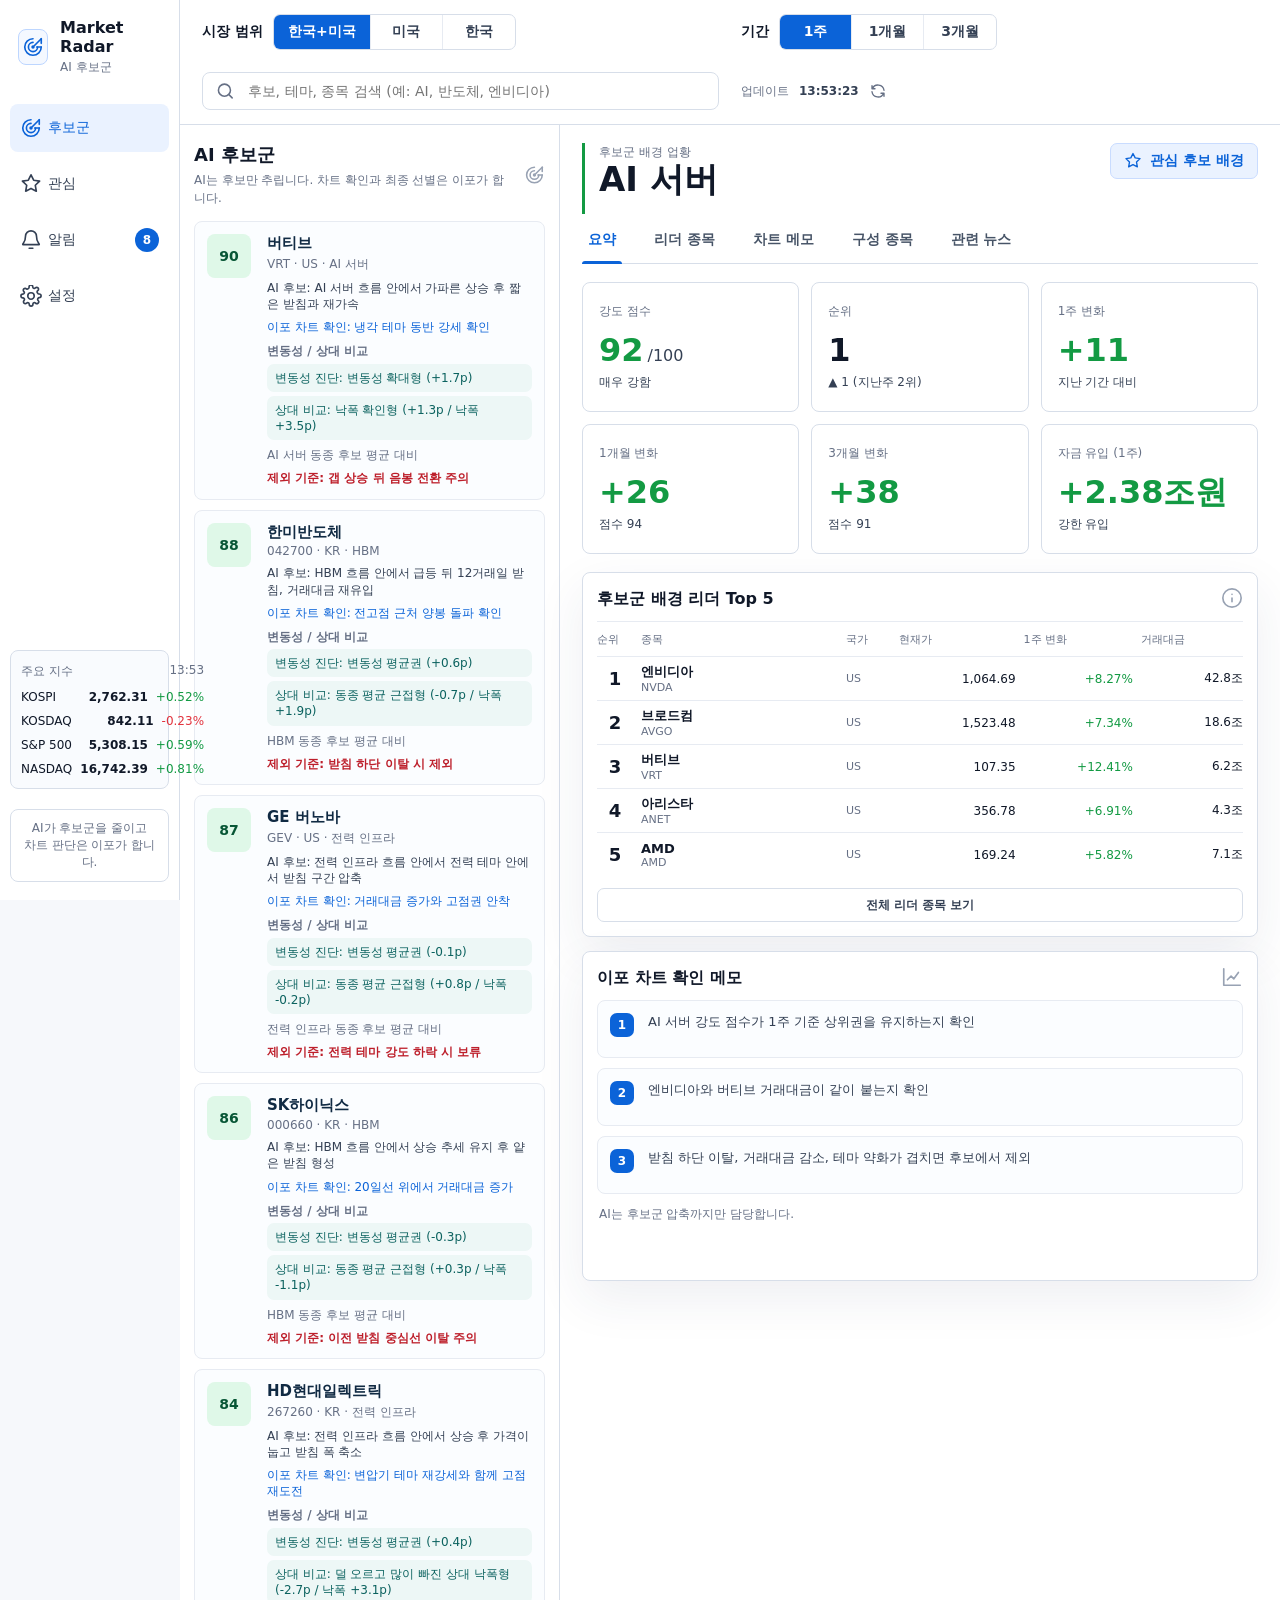
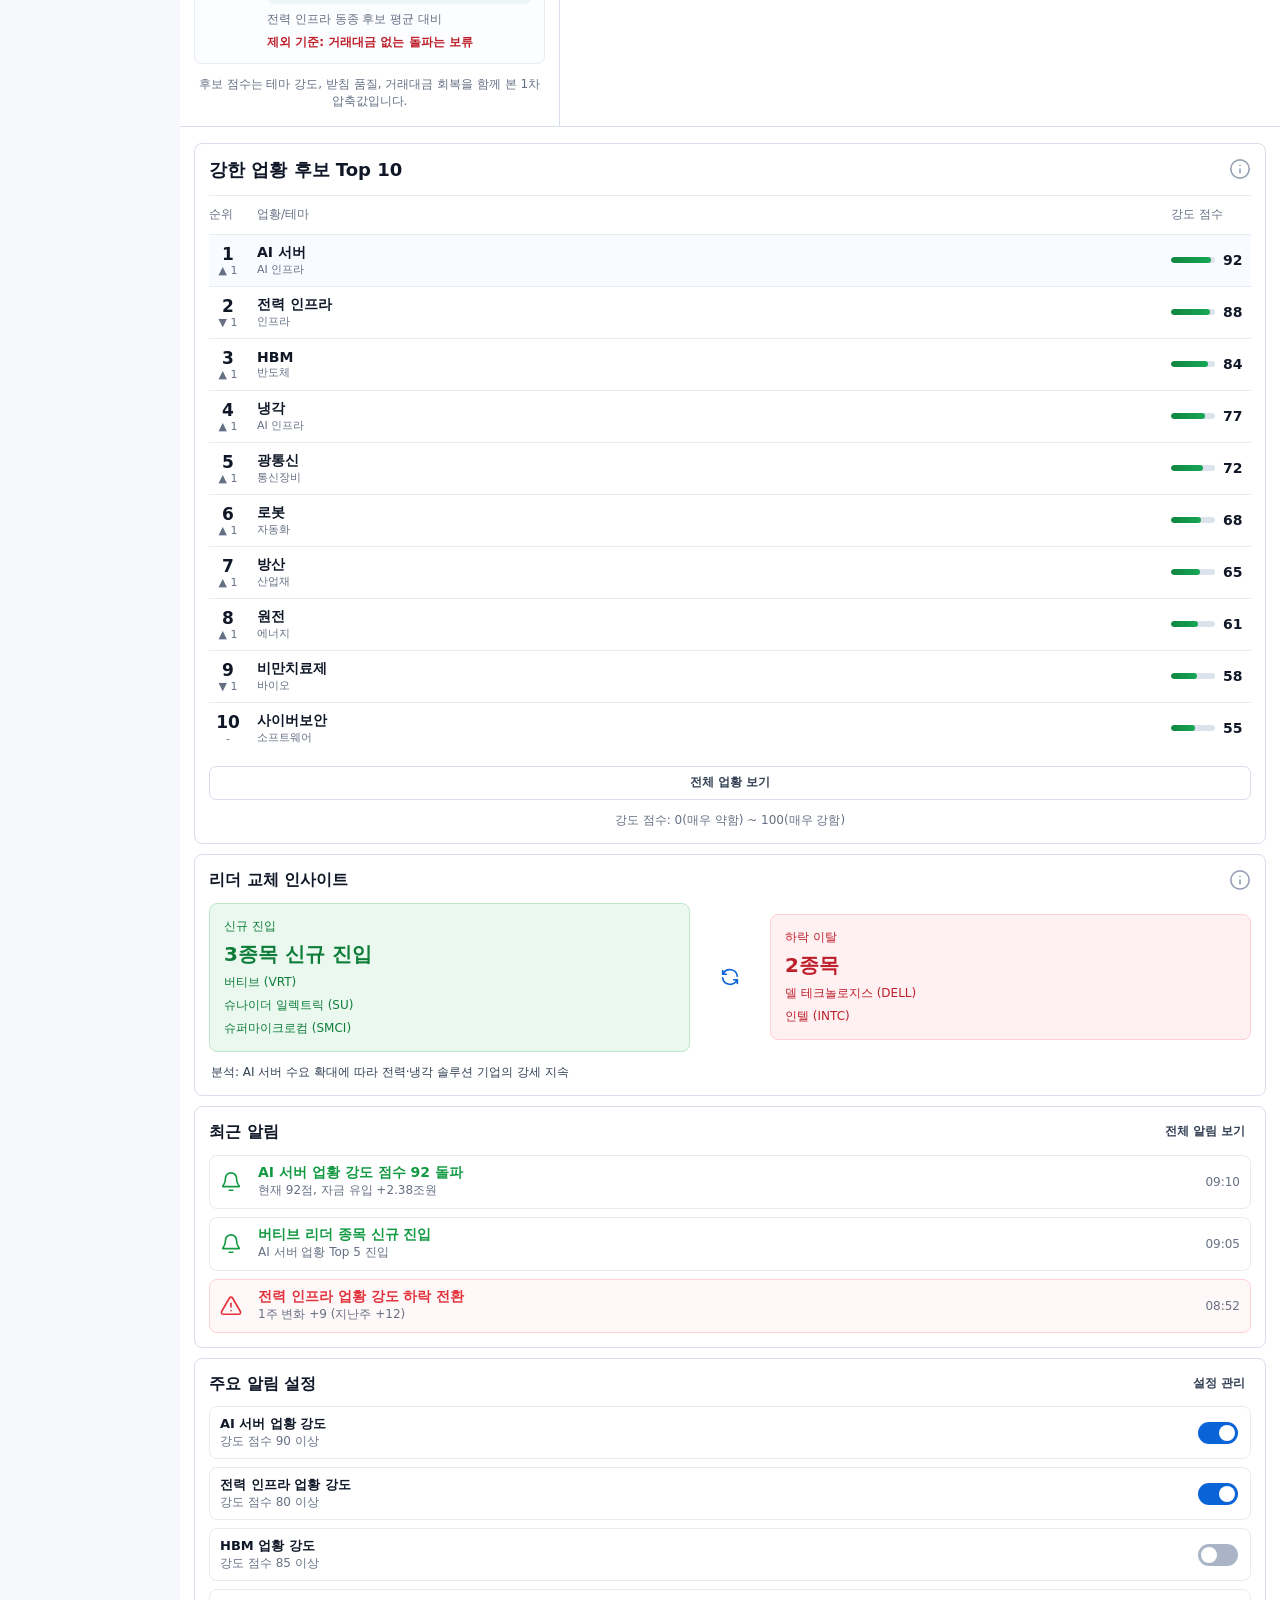
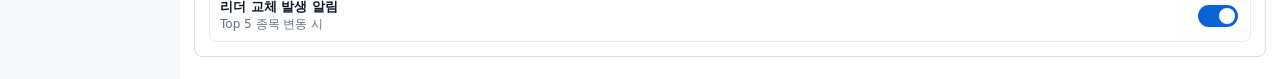
==== index.html @ 60bdd6c4 "deploy: d41377acc7f9382895a0fac8b1d58a21547c1cc7" ====
<!doctype html>
<html lang="ko">
  <head>
    <meta charset="UTF-8" />
    <meta name="viewport" content="width=device-width, initial-scale=1.0" />
    <meta name="description" content="AI가 주식 후보군을 압축하고 이포가 차트로 최종 선별하는 시장 레이더 앱" />
    <title>Market Radar | AI 후보군</title>
    <link rel="icon" href="data:," />
    <link rel="stylesheet" href="./src/styles.css" />
  </head>
  <body>
    <div id="app"></div>
    <script type="module" src="./src/app.mjs"></script>
  </body>
</html>
---- src/styles.css ----
:root {
  color-scheme: light;
  --bg: #f6f8fb;
  --surface: #ffffff;
  --surface-soft: #f9fbfe;
  --text: #101828;
  --muted: #667085;
  --faint: #98a2b3;
  --border: #d7dee9;
  --border-soft: #e7ebf2;
  --blue: #0b63d8;
  --blue-soft: #eaf2ff;
  --green: #139a43;
  --green-soft: #eaf8ef;
  --red: #e2333d;
  --red-soft: #fff0f1;
  --teal: #1aa6a4;
  --shadow: 0 18px 50px rgba(35, 55, 88, 0.08);
  --radius: 8px;
  font-family:
    Inter, "Pretendard", "Apple SD Gothic Neo", "Noto Sans KR", system-ui,
    -apple-system, BlinkMacSystemFont, "Segoe UI", sans-serif;
}

* {
  box-sizing: border-box;
}

body {
  min-width: 320px;
  margin: 0;
  color: var(--text);
  background: var(--bg);
  font-size: 14px;
  letter-spacing: 0;
}

button,
input {
  font: inherit;
}

button {
  color: inherit;
}

.app-shell {
  display: grid;
  grid-template-columns: 180px minmax(0, 1fr);
  min-height: 100vh;
}

.sidebar {
  position: sticky;
  top: 0;
  display: flex;
  flex-direction: column;
  gap: 20px;
  height: 100vh;
  padding: 18px 10px;
  border-right: 1px solid var(--border);
  background: var(--surface);
}

.brand {
  display: flex;
  align-items: center;
  gap: 12px;
  padding: 0 8px 8px;
}

.brand strong,
.brand small {
  display: block;
}

.brand strong {
  font-size: 16px;
  line-height: 1.2;
}

.brand small {
  margin-top: 3px;
  color: var(--muted);
  font-size: 12px;
}

.brand-mark {
  display: grid;
  place-items: center;
  width: 36px;
  height: 36px;
  border: 1px solid #bdd6ff;
  border-radius: 8px;
  color: var(--blue);
  background: #f4f8ff;
}

.nav-list {
  display: grid;
  gap: 8px;
}

.nav-item {
  display: grid;
  grid-template-columns: 28px 1fr auto;
  align-items: center;
  width: 100%;
  min-height: 48px;
  padding: 8px 10px;
  border: 0;
  border-radius: 8px;
  color: #344054;
  background: transparent;
  text-align: left;
  cursor: pointer;
}

.nav-item:hover,
.nav-item.is-active {
  color: var(--blue);
  background: var(--blue-soft);
}

.nav-item b {
  display: grid;
  place-items: center;
  min-width: 24px;
  height: 24px;
  border-radius: 999px;
  color: #fff;
  background: var(--blue);
  font-size: 12px;
}

.icon {
  width: 22px;
  height: 22px;
  fill: none;
  stroke: currentColor;
  stroke-width: 1.8;
  stroke-linecap: round;
  stroke-linejoin: round;
}

.icon-muted {
  color: var(--faint);
}

.index-panel {
  display: grid;
  gap: 10px;
  margin-top: auto;
  padding: 12px 10px;
  border: 1px solid var(--border);
  border-radius: var(--radius);
  background: var(--surface-soft);
}

.index-panel p,
.score-note,
.data-note,
.chart-footnote {
  margin: 0;
  color: var(--muted);
  font-size: 12px;
}

.index-panel p {
  display: flex;
  justify-content: space-between;
}

.index-row {
  display: grid;
  grid-template-columns: 1fr auto auto;
  gap: 8px;
  align-items: baseline;
  font-size: 12px;
}

.index-row strong {
  font-size: 12px;
}

.index-row em {
  font-style: normal;
}

.data-note {
  padding: 10px;
  border: 1px solid var(--border);
  border-radius: var(--radius);
  text-align: center;
}

.workspace {
  min-width: 0;
}

.toolbar {
  position: sticky;
  top: 0;
  z-index: 10;
  display: grid;
  grid-template-columns: auto auto minmax(260px, 1fr) auto;
  gap: 22px;
  align-items: center;
  min-height: 68px;
  padding: 14px 22px;
  border-bottom: 1px solid var(--border);
  background: rgba(255, 255, 255, 0.94);
  backdrop-filter: blur(12px);
}

.control-group {
  display: flex;
  gap: 10px;
  align-items: center;
  white-space: nowrap;
}

.control-group > span {
  font-weight: 700;
}

.segmented,
.mini-segmented {
  display: inline-grid;
  grid-auto-flow: column;
  overflow: hidden;
  border: 1px solid var(--border);
  border-radius: 7px;
  background: var(--surface);
}

.segmented button,
.mini-segmented button {
  min-width: 72px;
  min-height: 34px;
  padding: 0 14px;
  border: 0;
  border-right: 1px solid var(--border-soft);
  background: transparent;
  color: #344054;
  font-weight: 700;
  cursor: pointer;
}

.segmented button:last-child,
.mini-segmented button:last-child {
  border-right: 0;
}

.segmented button:hover,
.mini-segmented button:hover {
  background: var(--blue-soft);
}

.segmented .is-selected,
.mini-segmented .is-selected {
  color: #fff;
  background: var(--blue);
}

.search-box {
  display: flex;
  align-items: center;
  gap: 10px;
  min-height: 38px;
  padding: 0 12px;
  border: 1px solid var(--border);
  border-radius: 8px;
  background: var(--surface);
  color: var(--muted);
}

.search-box input {
  width: 100%;
  min-width: 0;
  border: 0;
  outline: 0;
  color: var(--text);
  background: transparent;
  font-size: 14px;
}

.update-chip {
  display: flex;
  align-items: center;
  gap: 10px;
  color: var(--muted);
  font-size: 12px;
  white-space: nowrap;
}

.update-chip strong {
  color: #344054;
}

.update-chip .icon {
  width: 18px;
  height: 18px;
}

.dashboard-grid {
  display: grid;
  grid-template-columns: 380px minmax(0, 1fr);
  min-height: 630px;
}

.candidate-panel,
.theme-panel,
.detail-panel {
  min-width: 0;
  background: var(--surface);
}

.candidate-panel,
.theme-panel {
  padding: 18px 14px 16px;
  border-right: 1px solid var(--border);
}

.candidate-subtitle {
  margin: 6px 0 0;
  color: var(--muted);
  font-size: 12px;
  line-height: 1.45;
}

.candidate-list {
  display: grid;
  gap: 10px;
}

.candidate-item {
  display: grid;
  grid-template-columns: 48px minmax(0, 1fr);
  gap: 12px;
  width: 100%;
  min-height: 126px;
  padding: 12px;
  border: 1px solid var(--border-soft);
  border-radius: 8px;
  background: #fbfdff;
  text-align: left;
  cursor: pointer;
}

.candidate-item:hover {
  border-color: #b9d5ff;
  background: #f5f9ff;
}

.candidate-score {
  display: grid;
  place-items: center;
  width: 44px;
  height: 44px;
  border-radius: 8px;
  color: #075635;
  background: #dff8e8;
  font-weight: 800;
}

.candidate-copy {
  min-width: 0;
}

.candidate-copy strong,
.candidate-copy em,
.candidate-copy small,
.candidate-copy i,
.candidate-copy u,
.candidate-copy b {
  display: block;
}

.candidate-copy strong {
  color: #102a43;
  font-size: 15px;
  line-height: 1.25;
}

.candidate-copy em {
  margin-top: 3px;
  color: var(--muted);
  font-size: 12px;
  font-style: normal;
}

.candidate-copy small,
.candidate-copy i,
.candidate-copy u,
.candidate-copy b {
  margin-top: 7px;
  color: #344054;
  font-size: 12px;
  font-style: normal;
  line-height: 1.35;
}

.candidate-copy i {
  color: var(--blue);
}

.candidate-diagnostics {
  display: grid;
  gap: 4px;
  margin-top: 8px;
}

.candidate-diagnostics span,
.candidate-copy u {
  display: block;
  font-size: 12px;
  line-height: 1.35;
}

.candidate-diagnostics span {
  padding: 6px 8px;
  border-radius: 7px;
  background: #edf7f6;
  color: #0b625f;
}

.candidate-diagnostics .candidate-diagnostics-label {
  padding: 0;
  background: transparent;
  color: var(--muted);
  font-weight: 800;
}

.candidate-copy u {
  color: var(--muted);
  text-decoration: none;
}

.candidate-copy b {
  color: #bd1f2b;
  font-weight: 700;
}

.panel-heading,
.card-heading {
  display: flex;
  align-items: center;
  justify-content: space-between;
  gap: 10px;
}

.panel-heading {
  margin-bottom: 14px;
}

h1,
h2,
h3,
p {
  margin-top: 0;
}

h1 {
  margin-bottom: 0;
  font-size: 34px;
  line-height: 1.1;
}

h2 {
  margin-bottom: 0;
  font-size: 18px;
  line-height: 1.3;
}

h3 {
  margin-bottom: 0;
  font-size: 16px;
  line-height: 1.35;
}

.theme-table {
  display: grid;
  border-top: 1px solid var(--border-soft);
}

.theme-head,
.theme-row {
  display: grid;
  grid-template-columns: 42px minmax(96px, 1fr) 150px 80px;
  align-items: center;
  gap: 10px;
}

.theme-head {
  min-height: 38px;
  color: var(--muted);
  font-size: 12px;
}

.theme-row {
  width: 100%;
  min-height: 52px;
  padding: 0;
  border: 0;
  border-top: 1px solid var(--border-soft);
  background: transparent;
  text-align: left;
  cursor: pointer;
}

.theme-row:hover,
.theme-row.is-active {
  background: #f8fbff;
}

.rank b,
.rank small,
.theme-name strong,
.theme-name small {
  display: block;
}

.rank {
  display: grid;
  justify-items: center;
}

.rank b {
  font-size: 17px;
}

.rank small,
.theme-name small {
  color: var(--muted);
  font-size: 11px;
}

.theme-name {
  min-width: 0;
}

.theme-name strong {
  overflow: hidden;
  font-size: 14px;
  text-overflow: ellipsis;
  white-space: nowrap;
}

.strength-cell {
  display: grid;
  grid-template-columns: 1fr 28px;
  gap: 8px;
  align-items: center;
}

.strength-cell i {
  position: relative;
  height: 6px;
  overflow: hidden;
  border-radius: 999px;
  background: #dce3ed;
}

.strength-cell i::before {
  position: absolute;
  inset: 0 auto 0 0;
  width: calc(var(--score) * 1%);
  border-radius: inherit;
  background: linear-gradient(90deg, #108640, #17a756);
  content: "";
}

.change-cell {
  display: grid;
  grid-template-columns: 42px 1fr;
  gap: 2px;
  align-items: center;
  justify-items: end;
}

.sparkline {
  width: 44px;
  height: 24px;
}

.positive {
  color: var(--green);
}

.negative {
  color: var(--red);
}

.neutral {
  color: var(--muted);
}

.wide-button {
  width: 100%;
  min-height: 34px;
  margin-top: 12px;
  border: 1px solid var(--border);
  border-radius: 7px;
  background: var(--surface);
  color: #344054;
  font-size: 12px;
  font-weight: 700;
  cursor: pointer;
}

.wide-button:hover {
  border-color: #b9c9df;
  background: #f8fbff;
}

.score-note {
  margin-top: 12px;
  text-align: center;
}

.empty-state {
  display: grid;
  gap: 4px;
  min-height: 180px;
  place-items: center;
  color: var(--muted);
  text-align: center;
}

.empty-state strong {
  color: var(--text);
}

.detail-panel {
  padding: 18px 22px 20px;
}

.detail-title {
  display: flex;
  align-items: start;
  justify-content: space-between;
  gap: 18px;
  padding: 0 0 16px;
  border-left: 3px solid var(--green);
}

.detail-title > div {
  padding-left: 14px;
}

.selected-label {
  color: var(--muted);
  font-size: 12px;
}

.favorite-button {
  display: inline-flex;
  align-items: center;
  gap: 8px;
  min-height: 36px;
  padding: 0 13px;
  border: 1px solid var(--border);
  border-radius: 7px;
  background: var(--surface);
  color: #344054;
  font-weight: 700;
  cursor: pointer;
}

.favorite-button.is-on {
  color: var(--blue);
  background: var(--blue-soft);
  border-color: #c9dcff;
}

.favorite-button .icon {
  width: 18px;
  height: 18px;
}

.tabs {
  display: flex;
  gap: 26px;
  min-height: 48px;
  margin-top: 2px;
  border-bottom: 1px solid var(--border);
}

.tabs button {
  position: relative;
  border: 0;
  background: transparent;
  color: #475467;
  font-weight: 700;
  cursor: pointer;
}

.tabs button::after {
  position: absolute;
  right: 0;
  bottom: -1px;
  left: 0;
  height: 3px;
  border-radius: 999px 999px 0 0;
  background: transparent;
  content: "";
}

.tabs .is-active {
  color: var(--blue);
}

.tabs .is-active::after {
  background: var(--blue);
}

.metric-grid {
  display: grid;
  grid-template-columns: repeat(6, minmax(120px, 1fr));
  gap: 12px;
  padding: 18px 0;
}

.metric-card,
.table-card,
.chart-card,
.review-card,
.rotation-card,
.chair-card,
.alerts-card,
.settings-card,
.plain-panel {
  border: 1px solid var(--border);
  border-radius: var(--radius);
  background: var(--surface);
  box-shadow: var(--shadow);
}

.metric-card {
  display: grid;
  align-content: center;
  min-height: 130px;
  padding: 16px;
  box-shadow: none;
}

.metric-card span {
  color: var(--muted);
  font-size: 12px;
}

.metric-card strong {
  margin-top: 14px;
  font-size: 32px;
  line-height: 1;
}

.metric-card small {
  margin-left: 4px;
  color: #344054;
  font-size: 16px;
  font-weight: 500;
}

.metric-card em {
  margin-top: 8px;
  color: #344054;
  font-size: 12px;
  font-style: normal;
}

.text-positive {
  color: var(--green);
}

.detail-grid {
  display: grid;
  grid-template-columns: 335px minmax(0, 1fr);
  gap: 14px;
}

.table-card,
.chart-card,
.review-card,
.plain-panel {
  min-width: 0;
  padding: 14px;
}

.card-heading {
  margin-bottom: 12px;
}

.card-heading button {
  border: 0;
  background: transparent;
  color: #344054;
  font-size: 12px;
  font-weight: 700;
  cursor: pointer;
}

.leader-table {
  display: grid;
  border-top: 1px solid var(--border-soft);
}

.leader-head,
.leader-row {
  display: grid;
  grid-template-columns: 36px minmax(92px, 1.35fr) 45px minmax(62px, 0.8fr) minmax(68px, 0.75fr) minmax(64px, 0.7fr);
  gap: 8px;
  align-items: center;
}

.leader-head {
  min-height: 34px;
  color: var(--muted);
  font-size: 11px;
}

.leader-row {
  min-height: 44px;
  padding: 0;
  border: 0;
  border-top: 1px solid var(--border-soft);
  background: transparent;
  text-align: left;
}

.leader-row:hover {
  background: #f8fbff;
}

.leader-row b {
  font-size: 18px;
  text-align: center;
}

.leader-row span {
  min-width: 0;
}

.leader-row strong,
.leader-row small {
  display: block;
  overflow: hidden;
  text-overflow: ellipsis;
  white-space: nowrap;
}

.leader-row strong {
  font-size: 13px;
}

.leader-row small,
.leader-row i {
  color: var(--muted);
  font-size: 11px;
  font-style: normal;
}

.leader-row em {
  font-size: 12px;
  font-style: normal;
  text-align: right;
}

.chart-card {
  min-height: 330px;
}

.review-card {
  min-height: 330px;
}

.review-list {
  display: grid;
  gap: 10px;
}

.review-list p {
  display: grid;
  grid-template-columns: 28px minmax(0, 1fr);
  gap: 10px;
  align-items: start;
  min-height: 58px;
  margin: 0;
  padding: 12px;
  border: 1px solid var(--border-soft);
  border-radius: 8px;
  background: #fbfdff;
  color: #344054;
  font-size: 13px;
  line-height: 1.45;
}

.review-list b {
  display: grid;
  place-items: center;
  width: 24px;
  height: 24px;
  border-radius: 7px;
  color: #fff;
  background: var(--blue);
  font-size: 12px;
}

.review-note {
  margin: 12px 2px 0;
  color: var(--muted);
  font-size: 12px;
}

.chart-heading {
  align-items: start;
}

.mini-segmented button {
  min-width: 48px;
  min-height: 30px;
  padding: 0 10px;
  font-size: 12px;
}

.legend {
  display: flex;
  flex-wrap: wrap;
  gap: 14px;
  justify-content: center;
  margin: 10px 0 2px;
  color: #344054;
  font-size: 12px;
}

.legend span {
  display: inline-flex;
  align-items: center;
  gap: 6px;
}

.legend i {
  width: 8px;
  height: 8px;
  border-radius: 999px;
}

.line-chart {
  display: block;
  width: 100%;
  height: auto;
  margin-top: 4px;
}

.grid-line {
  stroke: #d9dee8;
  stroke-dasharray: 4 5;
}

.axis-text {
  fill: #667085;
  font-size: 12px;
}

.axis-label {
  text-anchor: middle;
}

.chart-footnote {
  padding-left: 4px;
}

.lower-grid {
  display: grid;
  grid-template-columns: minmax(340px, 1.2fr) minmax(260px, 0.9fr) minmax(280px, 1fr) minmax(250px, 0.9fr);
  gap: 10px;
  padding: 16px 14px 22px;
  border-top: 1px solid var(--border);
  background: var(--surface);
}

.lower-grid .theme-panel {
  border: 1px solid var(--border);
  border-radius: var(--radius);
  padding: 14px;
  box-shadow: none;
}

.lower-grid .theme-head,
.lower-grid .theme-row {
  grid-template-columns: 38px minmax(90px, 1fr) 80px;
}

.lower-grid .theme-head span:last-child,
.lower-grid .theme-row .change-cell {
  display: none;
}

.rotation-card,
.chair-card,
.alerts-card,
.settings-card {
  min-width: 0;
  padding: 14px;
  box-shadow: none;
}

.rotation-body {
  display: grid;
  grid-template-columns: 1fr 56px 1fr;
  gap: 12px;
  align-items: center;
}

.rotation-box {
  display: grid;
  gap: 6px;
  min-height: 116px;
  padding: 14px;
  border-radius: 8px;
  border: 1px solid var(--border);
}

.rotation-box.positive {
  color: #0f7d39;
  background: var(--green-soft);
  border-color: #bee8cc;
}

.rotation-box.danger {
  color: #bd1f2b;
  background: var(--red-soft);
  border-color: #ffd0d4;
}

.rotation-box span,
.rotation-box em {
  font-size: 12px;
  font-style: normal;
}

.rotation-box strong {
  font-size: 20px;
}

.swap-icon {
  display: grid;
  place-items: center;
  color: var(--blue);
}

.rotation-card p {
  margin: 12px 2px 0;
  color: #344054;
  font-size: 12px;
}

.chair-list {
  display: grid;
  gap: 8px;
}

.chair-item {
  display: grid;
  grid-template-columns: 42px minmax(0, 1fr);
  gap: 10px;
  align-items: center;
  width: 100%;
  min-height: 72px;
  padding: 10px;
  border: 1px solid var(--border-soft);
  border-radius: 8px;
  background: #fbfdff;
  text-align: left;
  cursor: pointer;
}

.chair-item:hover {
  border-color: #b9d5ff;
  background: #f5f9ff;
}

.pattern-score {
  display: grid;
  place-items: center;
  width: 38px;
  height: 38px;
  border-radius: 8px;
  color: #075635;
  background: #dff8e8;
  font-weight: 800;
}

.chair-item strong,
.chair-item em,
.chair-item small {
  display: block;
  overflow: hidden;
  text-overflow: ellipsis;
  white-space: nowrap;
}

.chair-item strong {
  color: #102a43;
  font-size: 13px;
}

.chair-item em,
.chair-item small,
.pattern-note {
  color: var(--muted);
  font-size: 12px;
  font-style: normal;
}

.pattern-note {
  margin: 10px 2px 0;
}

.alert-list,
.setting-list,
.news-list {
  display: grid;
  gap: 8px;
}

.alert-item,
.setting-row,
.news-list button,
.member-grid button {
  width: 100%;
  border: 1px solid var(--border-soft);
  border-radius: 8px;
  background: var(--surface);
  cursor: pointer;
}

.alert-item {
  display: grid;
  grid-template-columns: 28px minmax(0, 1fr) auto;
  gap: 10px;
  align-items: center;
  min-height: 54px;
  padding: 8px 10px;
  text-align: left;
}

.alert-item.success .icon {
  color: var(--green);
}

.alert-item.danger {
  border-color: #ffd0d4;
  background: #fff8f8;
}

.alert-item.danger .icon {
  color: var(--red);
}

.alert-item strong,
.alert-item em {
  display: block;
  overflow: hidden;
  text-overflow: ellipsis;
  white-space: nowrap;
}

.alert-item strong {
  color: var(--green);
}

.alert-item.danger strong {
  color: var(--red);
}

.alert-item em,
.alert-item time {
  color: var(--muted);
  font-size: 12px;
  font-style: normal;
}

.setting-row {
  display: grid;
  grid-template-columns: 1fr 42px;
  gap: 10px;
  align-items: center;
  min-height: 50px;
  padding: 8px 10px;
  text-align: left;
}

.setting-row strong,
.setting-row em {
  display: block;
}

.setting-row strong {
  font-size: 13px;
}

.setting-row em {
  color: var(--muted);
  font-size: 12px;
  font-style: normal;
}

.setting-row i {
  position: relative;
  width: 40px;
  height: 22px;
  border-radius: 999px;
  background: #a9b5c6;
}

.setting-row i::after {
  position: absolute;
  top: 3px;
  left: 3px;
  width: 16px;
  height: 16px;
  border-radius: 50%;
  background: #fff;
  content: "";
  transition: transform 160ms ease;
}

.setting-row i.is-on {
  background: var(--blue);
}

.setting-row i.is-on::after {
  transform: translateX(18px);
}

.tab-space {
  padding-top: 18px;
}

.table-card.is-expanded {
  max-width: 900px;
}

.plain-panel {
  min-height: 400px;
}

.member-grid {
  display: grid;
  grid-template-columns: repeat(auto-fit, minmax(180px, 1fr));
  gap: 10px;
}

.member-grid button {
  display: grid;
  grid-template-columns: 28px 1fr auto;
  gap: 8px;
  align-items: center;
  min-height: 48px;
  padding: 10px;
  text-align: left;
}

.member-grid b {
  color: var(--blue);
}

.member-grid em {
  color: var(--muted);
  font-size: 12px;
  font-style: normal;
}

.news-list button {
  display: grid;
  gap: 4px;
  min-height: 64px;
  padding: 12px;
  text-align: left;
}

.news-list span {
  color: var(--muted);
  font-size: 12px;
}

@media (max-width: 1280px) {
  .toolbar {
    grid-template-columns: 1fr 1fr;
  }

  .search-box,
  .update-chip {
    grid-column: span 1;
  }

  .metric-grid {
    grid-template-columns: repeat(3, minmax(130px, 1fr));
  }

  .detail-grid,
  .lower-grid {
    grid-template-columns: 1fr;
  }
}

@media (max-width: 980px) {
  .app-shell {
    grid-template-columns: 1fr;
  }

  .sidebar {
    position: static;
    height: auto;
    display: grid;
    grid-template-columns: 1fr;
    border-right: 0;
    border-bottom: 1px solid var(--border);
  }

  .nav-list {
    grid-template-columns: repeat(4, minmax(0, 1fr));
  }

  .index-panel,
  .data-note {
    display: none;
  }

  .dashboard-grid {
    grid-template-columns: 1fr;
  }

  .candidate-panel,
  .theme-panel {
    border-right: 0;
    border-bottom: 1px solid var(--border);
  }
}

@media (max-width: 720px) {
  body {
    font-size: 13px;
  }

  .toolbar {
    position: static;
    grid-template-columns: 1fr;
    gap: 12px;
    padding: 12px;
  }

  .control-group {
    align-items: stretch;
    flex-direction: column;
    gap: 6px;
  }

  .segmented {
    grid-auto-flow: row;
  }

  .segmented button {
    border-right: 0;
    border-bottom: 1px solid var(--border-soft);
  }

  .theme-head,
  .theme-row {
    grid-template-columns: 38px minmax(84px, 1fr) minmax(94px, 0.9fr);
  }

  .theme-head span:last-child,
  .change-cell {
    display: none;
  }

  .detail-panel {
    padding: 14px 12px;
  }

  .detail-title {
    flex-direction: column;
  }

  h1 {
    font-size: 28px;
  }

  .tabs {
    gap: 14px;
    overflow-x: auto;
  }

  .tabs button {
    min-width: max-content;
  }

  .metric-grid {
    grid-template-columns: repeat(2, minmax(0, 1fr));
  }

  .leader-head,
  .leader-row {
    grid-template-columns: 30px 1fr 44px 58px;
  }

  .leader-head span:nth-child(3),
  .leader-row i,
  .leader-head span:nth-child(4),
  .leader-row em:nth-of-type(1) {
    display: none;
  }

  .rotation-body {
    grid-template-columns: 1fr;
  }

  .swap-icon {
    min-height: 32px;
  }
}
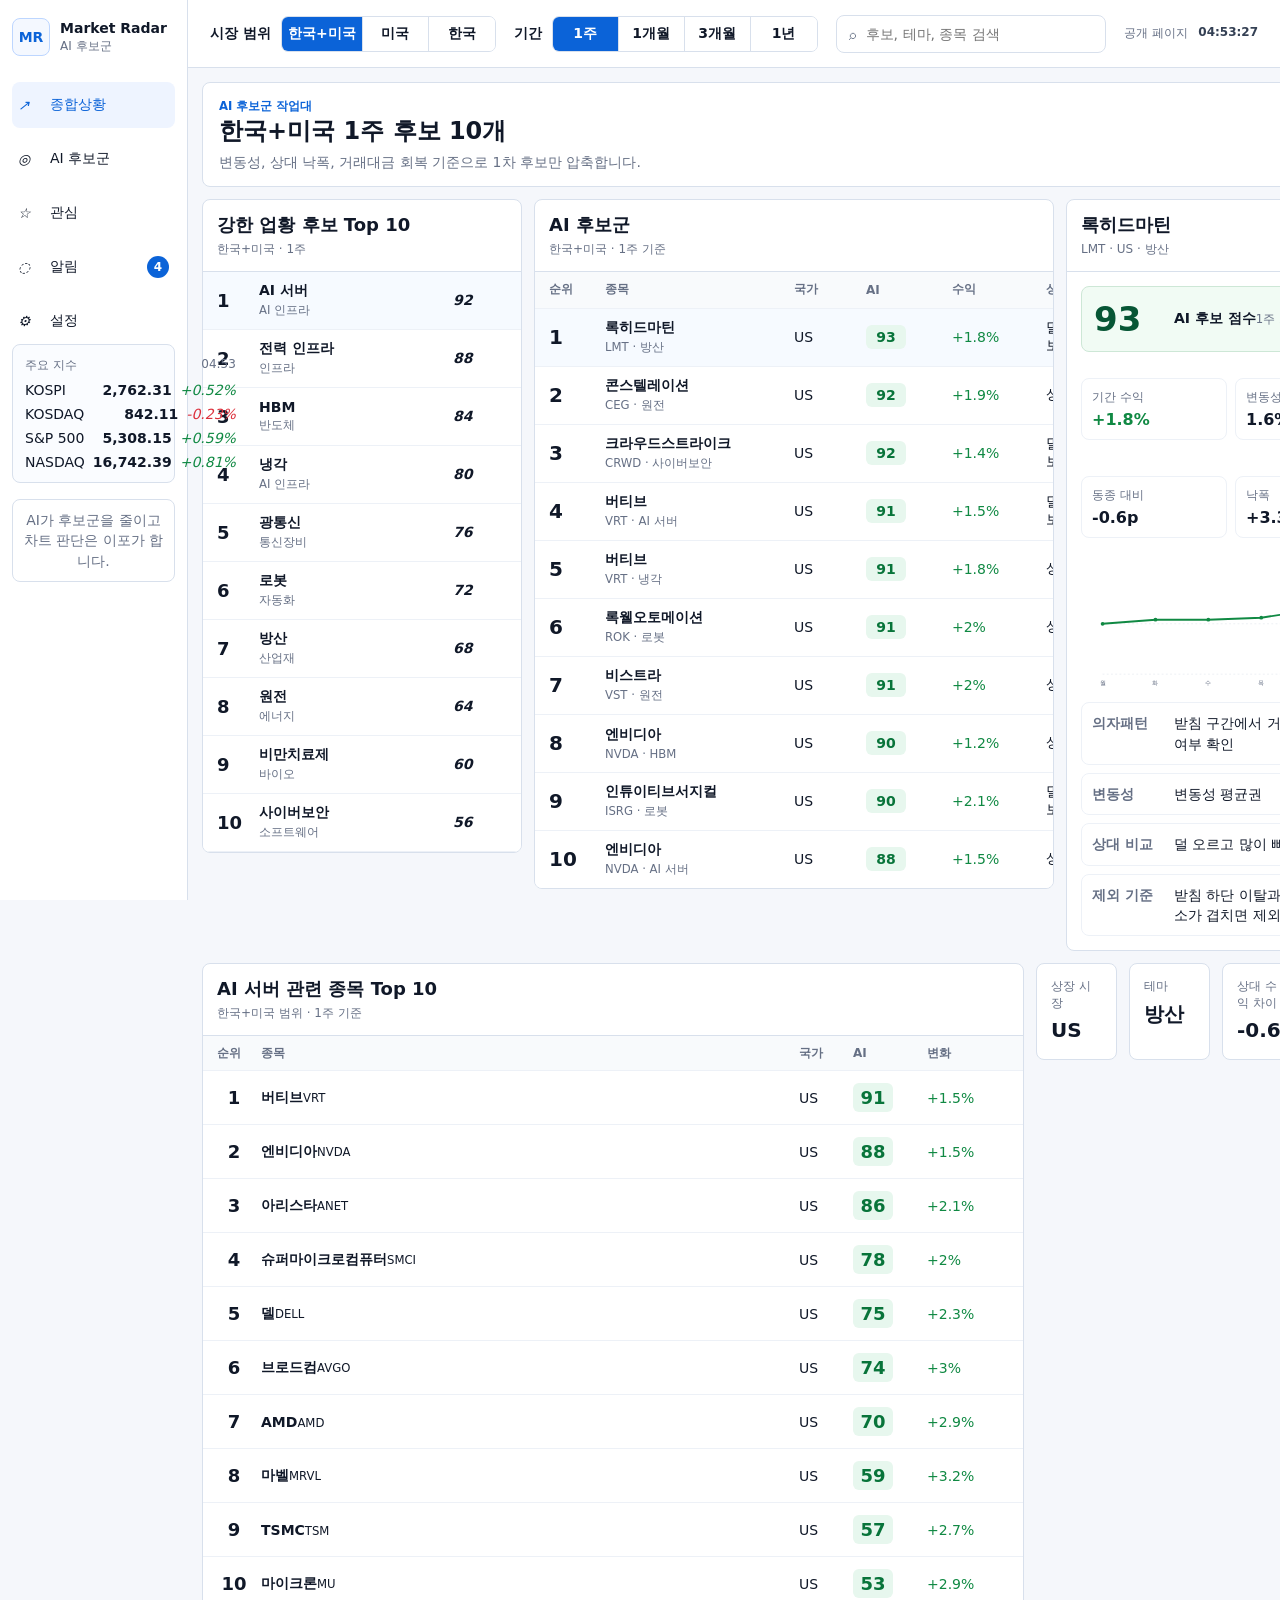
==== commit 679cfb61: "Publish static Market Radar GitHub Pages app" ====
--- a/index.html
+++ b/index.html
@@ -1,15 +1,70 @@
 <!doctype html>
 <html lang="ko">
-  <head>
-    <meta charset="UTF-8" />
-    <meta name="viewport" content="width=device-width, initial-scale=1.0" />
-    <meta name="description" content="AI가 주식 후보군을 압축하고 이포가 차트로 최종 선별하는 시장 레이더 앱" />
-    <title>Market Radar | AI 후보군</title>
-    <link rel="icon" href="data:," />
-    <link rel="stylesheet" href="./src/styles.css" />
-  </head>
-  <body>
-    <div id="app"></div>
-    <script type="module" src="./src/app.mjs"></script>
-  </body>
+<head>
+  <meta charset="UTF-8" />
+  <meta name="viewport" content="width=device-width, initial-scale=1.0" />
+  <meta name="description" content="AI가 주식 후보군을 압축하고 이포가 차트로 최종 선별하는 시장 레이더 앱" />
+  <title>Market Radar | AI 후보군</title>
+  <link rel="icon" href="data:," />
+  <style>
+    :root{color-scheme:light;--bg:#f5f7fb;--panel:#fff;--line:#d8e0ec;--soft:#eef4ff;--text:#101828;--muted:#667085;--blue:#0b63d8;--green:#108943;--red:#dc2f3b;--amber:#a15c00}
+    *{box-sizing:border-box}body{margin:0;background:var(--bg);color:var(--text);font-family:Inter,"Pretendard","Apple SD Gothic Neo","Noto Sans KR",system-ui,sans-serif;font-size:14px;letter-spacing:0}button,input{font:inherit}button{color:inherit;cursor:pointer}
+    .app{display:grid;grid-template-columns:188px minmax(0,1fr);min-height:100vh}.side{position:sticky;top:0;height:100vh;padding:18px 12px;border-right:1px solid var(--line);background:#fff}.brand{display:grid;grid-template-columns:38px 1fr;gap:10px;align-items:center;margin-bottom:26px}.mark{display:grid;place-items:center;width:38px;height:38px;border:1px solid #bdd6ff;border-radius:8px;color:var(--blue);background:#f4f8ff;font-weight:900}.brand b,.brand span{display:block}.brand span{color:var(--muted);font-size:12px;margin-top:2px}.nav{display:grid;gap:8px}.nav button{display:grid;grid-template-columns:24px 1fr auto;gap:8px;align-items:center;width:100%;min-height:46px;border:0;border-radius:8px;background:transparent;text-align:left}.nav button.on,.nav button:hover{background:var(--soft);color:var(--blue)}.badge{display:grid;place-items:center;min-width:22px;height:22px;border-radius:999px;background:var(--blue);color:#fff;font-size:12px}.indices{margin-top:auto;display:grid;gap:8px;padding:12px;border:1px solid var(--line);border-radius:8px;background:#fafcff}.indices p{display:flex;justify-content:space-between;margin:0;color:var(--muted);font-size:12px}.indices div{display:grid;grid-template-columns:1fr auto auto;gap:8px}.note{margin:16px 0 0;padding:10px;border:1px solid var(--line);border-radius:8px;color:var(--muted);text-align:center;line-height:1.45}
+    main{min-width:0}.top{position:sticky;top:0;z-index:3;display:grid;grid-template-columns:auto auto minmax(220px,1fr) auto;gap:18px;align-items:center;min-height:68px;padding:12px 22px;border-bottom:1px solid var(--line);background:rgba(255,255,255,.94);backdrop-filter:blur(12px)}.group{display:flex;gap:10px;align-items:center;white-space:nowrap}.group>span{font-weight:800}.seg{display:inline-grid;grid-auto-flow:column;border:1px solid var(--line);border-radius:7px;overflow:hidden;background:#fff}.seg button{min-width:66px;min-height:34px;border:0;border-right:1px solid var(--line);background:#fff;font-weight:800}.seg button:last-child{border-right:0}.seg button.on{background:var(--blue);color:#fff}.search{display:flex;gap:8px;align-items:center;min-height:38px;padding:0 12px;border:1px solid var(--line);border-radius:8px;background:#fff;color:var(--muted)}.search input{width:100%;border:0;outline:0}.clock{display:flex;gap:10px;color:var(--muted);font-size:12px}.clock b{color:#344054}
+    .page{display:grid;gap:12px;padding:14px}.hero{padding:14px 16px;border:1px solid var(--line);border-radius:8px;background:#fff}.hero small{color:var(--blue);font-weight:900}.hero h1{margin:4px 0 0;font-size:24px;line-height:1.15}.hero p{margin:6px 0 0;color:var(--muted);line-height:1.45}.grid{display:grid;grid-template-columns:320px minmax(520px,1fr) 330px;gap:12px;align-items:start}.grid.two{grid-template-columns:minmax(480px,1fr) 360px}.panel{min-width:0;border:1px solid var(--line);border-radius:8px;background:#fff;overflow:hidden}.hd{display:flex;justify-content:space-between;gap:10px;align-items:start;padding:13px 14px;border-bottom:1px solid var(--line)}.hd h2,.hd h3{margin:0;font-size:18px}.hd span{display:block;margin-top:4px;color:var(--muted);font-size:12px}.theme-list,.rows,.settings,.alerts{display:grid}.theme{display:grid;grid-template-columns:34px minmax(0,1fr) 54px;gap:8px;align-items:center;min-height:58px;padding:8px 14px;border:0;border-bottom:1px solid #edf1f7;background:#fff;text-align:left}.theme:hover,.theme.on{background:#f6faff}.theme b{font-size:18px}.theme strong,.row strong{display:block;overflow:hidden;text-overflow:ellipsis;white-space:nowrap}.theme small,.row small{display:block;color:var(--muted);margin-top:3px;overflow:hidden;text-overflow:ellipsis;white-space:nowrap}.bar{height:7px;border-radius:999px;background:#e2e8f0}.bar i{display:block;height:100%;border-radius:inherit;background:var(--green)}.score{text-align:right;font-weight:900}
+    .table{min-width:760px}.head,.row{display:grid;grid-template-columns:46px minmax(140px,1.2fr) 62px 76px 84px minmax(130px,1fr) 76px;gap:10px;align-items:center}.head{min-height:36px;padding:0 14px;color:var(--muted);background:#f8fafc;font-size:12px;font-weight:900}.row{width:100%;min-height:58px;padding:0 14px;border:0;border-top:1px solid #edf1f7;background:#fff;text-align:left}.row:hover,.row.on{background:#f6faff}.rank{font-size:20px;font-weight:900}.pill{display:inline-flex;justify-content:center;min-width:40px;padding:4px 7px;border-radius:6px;background:#e7f7ee;color:#08743a;font-weight:900}.up{color:var(--green)}.down{color:var(--red)}.muted{color:var(--muted)}.detail{display:grid;gap:12px;padding:14px}.bigscore{display:grid;grid-template-columns:70px 1fr;gap:10px;align-items:center;padding:12px;border:1px solid #cde7d6;border-radius:8px;background:#f1fbf4}.bigscore b{font-size:34px;color:#075635}.metrics{display:grid;grid-template-columns:1fr 1fr;gap:8px}.metric{padding:10px;border:1px solid #edf1f7;border-radius:8px}.metric span{display:block;color:var(--muted);font-size:12px}.metric b{display:block;margin-top:4px;font-size:16px}.review{display:grid;gap:8px}.review p{display:grid;grid-template-columns:72px 1fr;gap:10px;margin:0;padding:10px;border:1px solid #edf1f7;border-radius:8px;line-height:1.45}.review b{color:var(--muted)}svg.chart{display:block;width:100%;height:auto}.stock-head,.stock-row{display:grid;grid-template-columns:34px minmax(130px,1fr) 44px 64px 82px;gap:10px;align-items:center}.stock-head{min-height:34px;padding:0 14px;background:#f8fafc;color:var(--muted);font-size:12px;font-weight:900}.stock-row{width:100%;min-height:54px;padding:0 14px;border:0;border-top:1px solid #edf1f7;background:#fff;text-align:left}.stock-row:hover{background:#f6faff}.stock-row b{font-size:18px;text-align:center}.cards{display:grid;grid-template-columns:repeat(4,minmax(0,1fr));gap:12px}.mini{padding:14px;border:1px solid var(--line);border-radius:8px;background:#fff}.mini span{display:block;color:var(--muted);font-size:12px}.mini b{display:block;margin-top:6px;font-size:20px}.settings button,.alerts button{display:grid;grid-template-columns:1fr auto;gap:10px;align-items:center;min-height:58px;padding:10px 14px;border:0;border-top:1px solid #edf1f7;background:#fff;text-align:left}.toggle{width:38px;height:22px;border-radius:999px;background:#a9b5c6;position:relative}.toggle:after{content:"";position:absolute;top:3px;left:3px;width:16px;height:16px;border-radius:50%;background:#fff}.toggle.on{background:var(--blue)}.toggle.on:after{transform:translateX(16px)}
+    @media(max-width:1220px){.top{grid-template-columns:1fr 1fr}.search,.clock{grid-column:span 1}.grid,.grid.two{grid-template-columns:1fr}.table{min-width:0}.head,.row{grid-template-columns:42px minmax(112px,1fr) 58px 66px}.head span:nth-child(n+5),.row>span:nth-child(n+5){display:none}.cards{grid-template-columns:repeat(2,1fr)}}@media(max-width:760px){.app{grid-template-columns:1fr}.side{position:static;height:auto;padding:10px 12px}.brand{margin-bottom:10px}.nav{grid-template-columns:repeat(5,1fr);gap:4px}.nav button{grid-template-columns:1fr;justify-items:center;font-size:11px;text-align:center}.nav button i{display:none}.indices,.note{display:none}.top{position:static;grid-template-columns:1fr;gap:8px;padding:10px 12px}.group{display:grid;grid-template-columns:64px 1fr}.seg{grid-template-columns:repeat(3,1fr);grid-auto-flow:row}.seg button{min-width:0}.page{padding:8px;gap:8px}.hero h1{font-size:21px}.cards,.metrics{grid-template-columns:1fr}.stock-head,.stock-row{grid-template-columns:30px minmax(110px,1fr) 44px 62px}.stock-head span:nth-child(5),.stock-row span:nth-child(5){display:none}}
+  </style>
+</head>
+<body>
+  <div id="app"></div>
+  <script>
+    const markets=[["all","한국+미국"],["US","미국"],["KR","한국"]],periods=[["1w","1주"],["1m","1개월"],["3m","3개월"],["1y","1년"]];
+    const themes=[
+      ["ai","AI 서버","AI 인프라","VRT|버티브,NVDA|엔비디아,ANET|아리스타,SMCI|슈퍼마이크로컴퓨터,DELL|델,AVGO|브로드컴,AMD|AMD,MRVL|마벨,TSM|TSMC,MU|마이크론","000660|SK하이닉스,005930|삼성전자,042700|한미반도체,011070|LG이노텍,348370|엔켐,036930|주성엔지니어링,095340|ISC,108320|LX세미콘,058470|리노공업,319660|피에스케이"],
+      ["power","전력 인프라","인프라","ETN|이튼,GEV|GE 버노바,PWR|콴타서비스,CEG|콘스텔레이션,GNRC|제너락,VST|비스트라,NEE|넥스트에라,PEG|PSEG,SO|서던컴퍼니,AEP|아메리칸일렉트릭","267260|HD현대일렉트릭,010120|LS ELECTRIC,103590|일진전기,298040|효성중공업,006260|LS,267270|HD현대건설기계,001440|대한전선,006340|대원전선,017040|광명전기,024900|덕양산업"],
+      ["hbm","HBM","반도체","MU|마이크론,NVDA|엔비디아,AMD|AMD,AVGO|브로드컴,AMAT|어플라이드머티리얼즈,LRCX|램리서치,KLAC|KLA,ASML|ASML,TER|테라다인,ON|온세미","000660|SK하이닉스,042700|한미반도체,005930|삼성전자,058470|리노공업,095340|ISC,240810|원익IPS,036930|주성엔지니어링,079370|제우스,357780|솔브레인,089030|테크윙"],
+      ["cooling","냉각","AI 인프라","VRT|버티브,CARR|캐리어,TT|트레인테크놀로지,MOD|모다인,JCI|존슨콘트롤즈,IR|잉가솔랜드,APD|에어프로덕츠,LIN|린데,HON|허니웰,XYL|자일럼","100090|SK오션플랜트,034020|두산에너빌리티,009440|KC그린홀딩스,010120|LS ELECTRIC,053690|한미글로벌,017960|한국카본,010780|아이에스동서,005880|대한해운,004490|세방전지,011700|한신기계"],
+      ["telecom","광통신","통신장비","ANET|아리스타,COHR|코히어런트,LITE|루멘텀,CIEN|시에나,INFN|인피네라,CSCO|시스코,JBL|자빌,FN|파브리넷,GLW|코닝,NTAP|넷앱","138080|오이솔루션,218410|RFHIC,073490|이노와이어리스,050890|쏠리드,096530|씨젠,115160|휴맥스,032500|케이엠더블유,230240|에치에프알,088800|에이스테크,189300|인텔리안테크"],
+      ["robot","로봇","자동화","ISRG|인튜이티브서지컬,ROK|록웰오토메이션,TER|테라다인,SYM|심보틱,PATH|유아이패스,ABB|ABB,ETN|이튼,DE|디어,EMR|에머슨,CGNX|코그넥스","277810|레인보우로보틱스,108490|로보티즈,090360|로보스타,099320|쎄트렉아이,064480|브리지텍,058610|에스피지,039010|현대에이치티,317830|에스피시스템스,290520|신도기연,066570|LG전자"],
+      ["defense","방산","산업재","LMT|록히드마틴,NOC|노스롭그루먼,RTX|RTX,GD|제너럴다이내믹스,LHX|L3해리스,BA|보잉,HII|헌팅턴잉걸스,TXT|텍스트론,TDG|트랜스다임,KTOS|크라토스","012450|한화에어로스페이스,047810|한국항공우주,064350|현대로템,079550|LIG넥스원,000880|한화,272210|한화시스템,065450|빅텍,103140|풍산,011210|현대위아,003490|대한항공"],
+      ["nuclear","원전","에너지","CEG|콘스텔레이션,VST|비스트라,SMR|뉴스케일파워,CCJ|카메코,LEU|센트러스,NEE|넥스트에라,DUK|듀크에너지,EXC|엑셀론,PEG|PSEG,GEV|GE 버노바","034020|두산에너빌리티,051600|한전KPS,052690|한전기술,010120|LS ELECTRIC,047040|대우건설,066970|엘앤에프,103590|일진전기,032820|우리기술,082740|한화엔진,017800|현대엘리베이"],
+      ["bio","비만치료제","바이오","LLY|일라이릴리,NVO|노보노디스크,AMGN|암젠,VKTX|바이킹테라퓨틱스,REGN|리제네론,MRK|머크,VRTX|버텍스,BIIB|바이오젠,GILD|길리어드,ABBV|애브비","128940|한미약품,068270|셀트리온,207940|삼성바이오로직스,196170|알테오젠,214450|파마리서치,185750|종근당,237690|에스티팜,000100|유한양행,096530|씨젠,145020|휴젤"],
+      ["security","사이버보안","소프트웨어","CRWD|크라우드스트라이크,PANW|팔로알토,ZS|지스케일러,NET|클라우드플레어,FTNT|포티넷,OKTA|옥타,S|센티넬원,CYBR|사이버아크,DDOG|데이터독,SNOW|스노우플레이크","053800|안랩,041460|한국전자인증,131370|알서포트,064480|브리지텍,030520|한글과컴퓨터,049480|오픈베이스,046440|KG모빌리언스,035420|NAVER,035720|카카오,012750|에스원"]
+    ];
+    const state={view:"overview",market:"all",period:"1w",query:"",theme:"ai",candidate:""};
+    const mult={ "1w":.34,"1m":1,"3m":1.82,"1y":3.4 }, shape={ "1w":[0,.2,.55,.34,.78,1],"1m":[0,.35,.18,.62,.74,1],"3m":[0,.18,.5,.42,.77,1],"1y":[0,.22,.38,.26,.72,1] };
+    function stocks(t,m=state.market){let raw=m==="KR"?t[4]:m==="US"?t[3]:t[3]+","+t[4];return raw.split(",").map((x,i)=>mk(x,t,i,m==="all"?i<10?"US":"KR":m))}
+    function mk(x,t,i,m){const [symbol,name]=x.split("|"),seed=t[0].charCodeAt(0)+symbol.charCodeAt(0)+i*7,score=Math.max(44,94-i*4-(seed%7));return{theme:t[1],themeId:t[0],cat:t[2],symbol,name,market:m,score,ret:3.2+i*.45+(seed%9)*.42,vol:2.8+(seed%8)*.38,dd:5.6+(i%5)*1.15+(seed%4)}}
+    function visibleThemes(){const q=state.query.trim().toLowerCase();return themes.map((t,i)=>({...themeObj(t,i),stocks:stocks(t)})).filter(t=>!q||t.name.toLowerCase().includes(q)||t.cat.toLowerCase().includes(q)||t.stocks.some(s=>(s.name+s.symbol).toLowerCase().includes(q)))}
+    function themeObj(t,i){return{id:t[0],name:t[1],cat:t[2],rank:i+1,score:Math.max(50,92-i*4),change: +(8.4-i*.72).toFixed(1)}}
+    function candidates(){return visibleThemes().flatMap(t=>stocks(themes.find(x=>x[0]===t.id)).slice(0,2)).sort((a,b)=>adj(b)-adj(a)).slice(0,10)}
+    function adj(s){return Math.round(s.score+(ret(s)/4)-(s.vol>5?2:0))}
+    function ret(s){return +(s.ret*mult[state.period]).toFixed(1)}
+    function dd(s){return +(s.dd*Math.sqrt(mult[state.period])).toFixed(1)}
+    function peer(s){return +(ret(s)+(s.score%5)-2.4).toFixed(1)}
+    function vol(s){return +(s.vol*Math.sqrt(mult[state.period])).toFixed(1)}
+    function labels(){return({ "1w":["월","화","수","목","금","현재"],"1m":["1주","2주","3주","4주","5주","현재"],"3m":["1월","2월","3월","4월","5월","현재"],"1y":["6월","8월","10월","12월","2월","현재"]})[state.period]}
+    function chart(s){const vals=shape[state.period].map((p,i)=>+(ret(s)*p-(i===2?dd(s)/6:0)).toFixed(1)),min=Math.min(-5,...vals),max=Math.max(5,...vals),pts=vals.map((v,i)=>`${46+i*112.8},${235-(v-min)/(max-min)*215}`).join(" ");return`<svg class="chart" viewBox="0 0 640 270"><line x1="46" x2="610" y1="235" y2="235" stroke="#d9dee8" stroke-dasharray="4 5"/><line x1="46" x2="610" y1="${235-(0-min)/(max-min)*215}" y2="${235-(0-min)/(max-min)*215}" stroke="#d9dee8" stroke-dasharray="4 5"/><polyline points="${pts}" fill="none" stroke="#108943" stroke-width="4" stroke-linecap="round" stroke-linejoin="round"/>${vals.map((v,i)=>`<circle cx="${46+i*112.8}" cy="${235-(v-min)/(max-min)*215}" r="4" fill="#108943"/>`).join("")}${labels().map((l,i)=>`<text x="${46+i*112.8}" y="258" text-anchor="middle" fill="#667085" font-size="12">${l}</text>`).join("")}</svg>`}
+    function pickCandidate(){const list=candidates();if(!list.some(s=>key(s)===state.candidate))state.candidate=key(list[0]||stocks(themes[0])[0]);return list.find(s=>key(s)===state.candidate)||list[0]||stocks(themes[0])[0]}
+    function key(s){return s.market+":"+s.symbol}
+    function fmt(v){return(v>0?"+":"")+v}
+    function periodLabel(){return periods.find(p=>p[0]===state.period)[1]}
+    function marketLabel(){return markets.find(m=>m[0]===state.market)[1]}
+    function nav(){return[["overview","종합상황","↗"],["candidates","AI 후보군","◎"],["watch","관심","☆"],["alerts","알림","◌",4],["settings","설정","⚙"]].map(n=>`<button class="${state.view===n[0]?"on":""}" data-view="${n[0]}"><i>${n[2]}</i><span>${n[1]}</span>${n[3]?`<b class="badge">${n[3]}</b>`:""}</button>`).join("")}
+    function shell(inner){document.querySelector("#app").innerHTML=`<div class="app"><aside class="side"><div class="brand"><div class="mark">MR</div><div><b>Market Radar</b><span>AI 후보군</span></div></div><nav class="nav">${nav()}</nav><div class="indices"><p>주요 지수 <span>${new Date().toLocaleTimeString("ko-KR",{hour:"2-digit",minute:"2-digit",hour12:false})}</span></p><div><span>KOSPI</span><b>2,762.31</b><em class="up">+0.52%</em></div><div><span>KOSDAQ</span><b>842.11</b><em class="down">-0.23%</em></div><div><span>S&P 500</span><b>5,308.15</b><em class="up">+0.59%</em></div><div><span>NASDAQ</span><b>16,742.39</b><em class="up">+0.81%</em></div></div><p class="note">AI가 후보군을 줄이고<br>차트 판단은 이포가 합니다.</p></aside><main><header class="top">${seg("market",markets)}${seg("period",periods)}<label class="search"><span>⌕</span><input id="q" value="${state.query}" placeholder="후보, 테마, 종목 검색"></label><div class="clock"><span>공개 페이지</span><b>${new Date().toLocaleTimeString("ko-KR",{hour:"2-digit",minute:"2-digit",second:"2-digit",hour12:false})}</b></div></header>${inner}</main></div>`;bind()}
+    function seg(name,items){return`<div class="group"><span>${name==="market"?"시장 범위":"기간"}</span><div class="seg">${items.map(i=>`<button class="${state[name]===i[0]?"on":""}" data-seg="${name}" data-val="${i[0]}">${i[1]}</button>`).join("")}</div></div>`}
+    function overview(){const ts=visibleThemes(),cs=candidates(),sel=pickCandidate(),theme=themes.find(t=>t[0]===state.theme)||themes[0];shell(`<div class="page"><section class="hero"><small>AI 후보군 작업대</small><h1>${marketLabel()} ${periodLabel()} 후보 ${cs.length}개</h1><p>변동성, 상대 낙폭, 거래대금 회복 기준으로 1차 후보만 압축합니다.</p></section><section class="grid">${themePanel(ts)}${candidateTable(cs)}${detail(sel)}</section><section class="grid two">${stockPanel(theme)}${cards(sel)}</section></div>`)}
+    function candidatePage(){const cs=candidates(),sel=pickCandidate();shell(`<div class="page"><section class="hero"><small>AI 후보군</small><h1>${marketLabel()} 상장 종목 기준 Top ${cs.length}</h1></section><section class="grid two">${candidateTable(cs)}${detail(sel)}</section></div>`)}
+    function themePanel(ts){return`<section class="panel"><div class="hd"><div><h2>강한 업황 후보 Top 10</h2><span>${marketLabel()} · ${periodLabel()}</span></div></div><div class="theme-list">${ts.slice(0,10).map(t=>`<button class="theme ${state.theme===t.id?"on":""}" data-theme="${t.id}"><b>${t.rank}</b><span><strong>${t.name}</strong><small>${t.cat}</small></span><span><span class="bar"><i style="width:${t.score}%"></i></span><em class="score">${t.score}</em></span></button>`).join("")}</div></section>`}
+    function candidateTable(cs){return`<section class="panel"><div class="hd"><div><h2>AI 후보군</h2><span>${marketLabel()} · ${periodLabel()} 기준</span></div></div><div class="table"><div class="head"><span>순위</span><span>종목</span><span>국가</span><span>AI</span><span>수익</span><span>상대 비교</span><span>낙폭</span></div>${cs.map((s,i)=>`<button class="row ${state.candidate===key(s)?"on":""}" data-cand="${key(s)}"><b class="rank">${i+1}</b><span><strong>${s.name}</strong><small>${s.symbol} · ${s.theme}</small></span><span>${s.market}</span><span><b class="pill">${adj(s)}</b></span><span class="${ret(s)>=0?"up":"down"}">${fmt(ret(s))}%</span><span>${peer(s)<ret(s)?"상대강도 유지형":"덜 오르고 많이 빠진 후보"}</span><span>${fmt(dd(s))}%</span></button>`).join("")}</div></section>`}
+    function stockPanel(t){const rows=stocks(t).slice(0,10);return`<section class="panel"><div class="hd"><div><h2>${t[1]} 관련 종목 Top 10</h2><span>${marketLabel()} 범위 · ${periodLabel()} 기준</span></div></div><div><div class="stock-head"><span>순위</span><span>종목</span><span>국가</span><span>AI</span><span>변화</span></div>${rows.map((s,i)=>`<button class="stock-row" data-cand="${key(s)}"><b>${i+1}</b><span><strong>${s.name}</strong><small>${s.symbol}</small></span><span>${s.market}</span><span><b class="pill">${adj(s)}</b></span><span class="${ret(s)>=0?"up":"down"}">${fmt(ret(s))}%</span></button>`).join("")}</div></section>`}
+    function detail(s){return`<aside class="panel"><div class="hd"><div><h2>${s.name}</h2><span>${s.symbol} · ${s.market} · ${s.theme}</span></div></div><div class="detail"><div class="bigscore"><b>${adj(s)}</b><span><strong>AI 후보 점수</strong><small class="muted">${periodLabel()} 기준</small></span></div><div class="metrics"><p class="metric"><span>기간 수익</span><b class="${ret(s)>=0?"up":"down"}">${fmt(ret(s))}%</b></p><p class="metric"><span>변동성</span><b>${vol(s)}%</b></p><p class="metric"><span>동종 대비</span><b>${fmt((ret(s)-peer(s)).toFixed(1))}p</b></p><p class="metric"><span>낙폭</span><b>${fmt(dd(s))}%</b></p></div>${chart(s)}<div class="review"><p><b>의자패턴</b><span>받침 구간에서 거래대금 회복 여부 확인</span></p><p><b>변동성</b><span>${vol(s)>5?"변동성 확대형":"변동성 평균권"}</span></p><p><b>상대 비교</b><span>${peer(s)<ret(s)?"동종 대비 견조":"덜 오르고 많이 빠진 후보"}</span></p><p><b>제외 기준</b><span>받침 하단 이탈과 거래대금 감소가 겹치면 제외</span></p></div></div></aside>`}
+    function cards(s){return`<div class="cards"><div class="mini"><span>상장 시장</span><b>${s.market}</b></div><div class="mini"><span>테마</span><b>${s.theme}</b></div><div class="mini"><span>상대 수익 차이</span><b>${fmt((ret(s)-peer(s)).toFixed(1))}p</b></div><div class="mini"><span>차트 기간</span><b>${periodLabel()}</b></div></div>`}
+    function simpleView(title,body,side=""){shell(`<div class="page"><section class="hero"><small>${title}</small><h1>${marketLabel()} ${periodLabel()}</h1></section><section class="grid two"><section class="panel"><div class="hd"><h2>${title}</h2></div>${body}</section>${side||detail(pickCandidate())}</section></div>`)}
+    function render(){if(state.view==="candidates")return candidatePage();if(state.view==="watch")return simpleView("관심",`<div class="rows">${candidates().slice(0,6).map(s=>`<button class="row" data-cand="${key(s)}"><b class="rank">☆</b><span><strong>${s.name}</strong><small>${s.symbol} · ${s.theme}</small></span><span>${s.market}</span><span><b class="pill">${adj(s)}</b></span></button>`).join("")}</div>`,stockPanel(themes.find(t=>t[0]===state.theme)||themes[0]));if(state.view==="alerts")return simpleView("알림",`<div class="alerts"><button><span><strong>AI 서버 업황 강도 90 돌파</strong><small class="muted">후보군 점검</small></span><b class="up">신규</b></button><button><span><strong>${marketLabel()} ${periodLabel()} 후보 갱신</strong><small class="muted">상장 시장 기준 재정렬</small></span><b>완료</b></button><button><span><strong>변동성 확대 후보 확인</strong><small class="muted">차트 판독 필요</small></span><b class="down">주의</b></button></div>`);if(state.view==="settings")return simpleView("설정",`<div class="settings">${["AI 서버 업황 강도","전력 인프라 업황 강도","HBM 업황 강도","리더 교체 발생"].map((x,i)=>`<button><span><strong>${x}</strong><small class="muted">알림 활성화</small></span><i class="toggle ${i!==2?"on":""}"></i></button>`).join("")}</div>`);overview()}
+    function bind(){document.querySelectorAll("[data-view]").forEach(b=>b.onclick=()=>{state.view=b.dataset.view;render()});document.querySelectorAll("[data-seg]").forEach(b=>b.onclick=()=>{state[b.dataset.seg]=b.dataset.val;state.candidate="";render()});document.querySelectorAll("[data-theme]").forEach(b=>b.onclick=()=>{state.theme=b.dataset.theme;render()});document.querySelectorAll("[data-cand]").forEach(b=>b.onclick=()=>{state.candidate=b.dataset.cand;state.view="candidates";render()});document.querySelector("#q").oninput=e=>{state.query=e.target.value;render();const q=document.querySelector("#q");q.focus();q.setSelectionRange(state.query.length,state.query.length)}}
+    render();
+  </script>
+</body>
 </html>
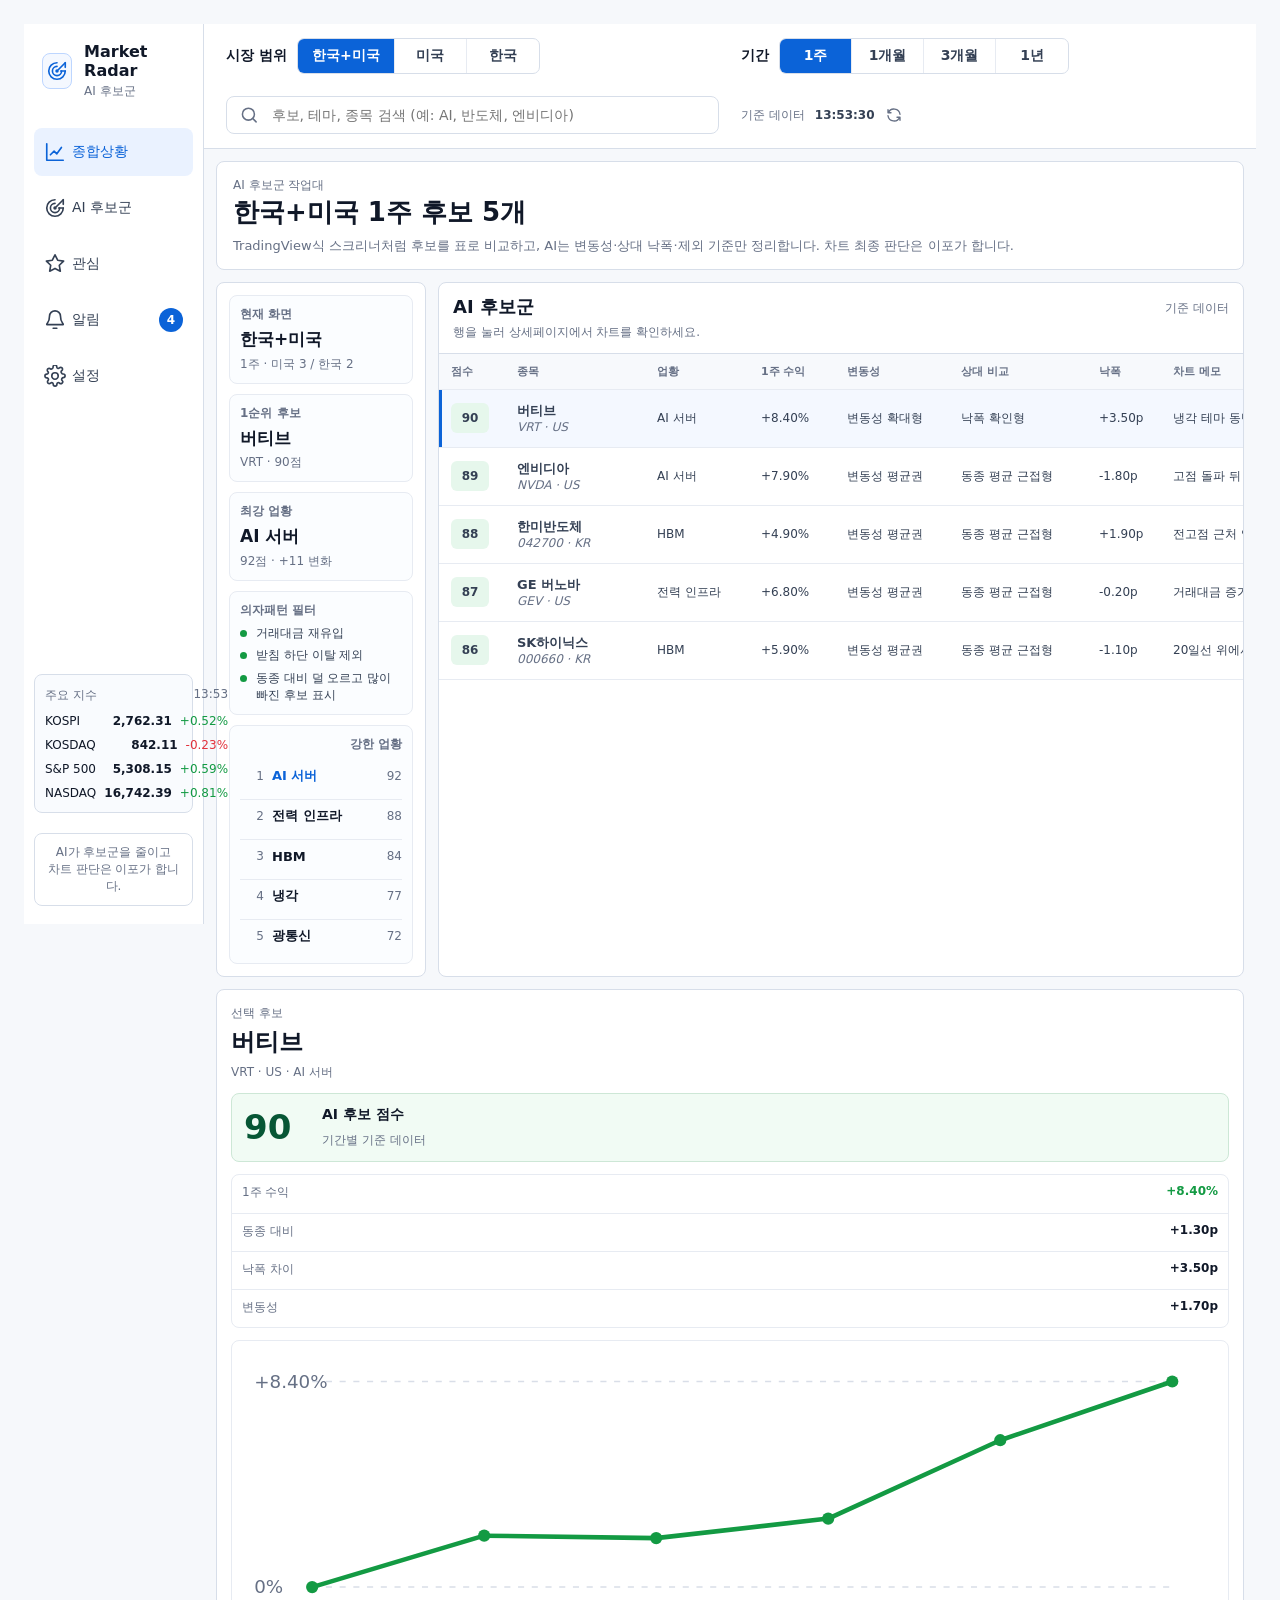
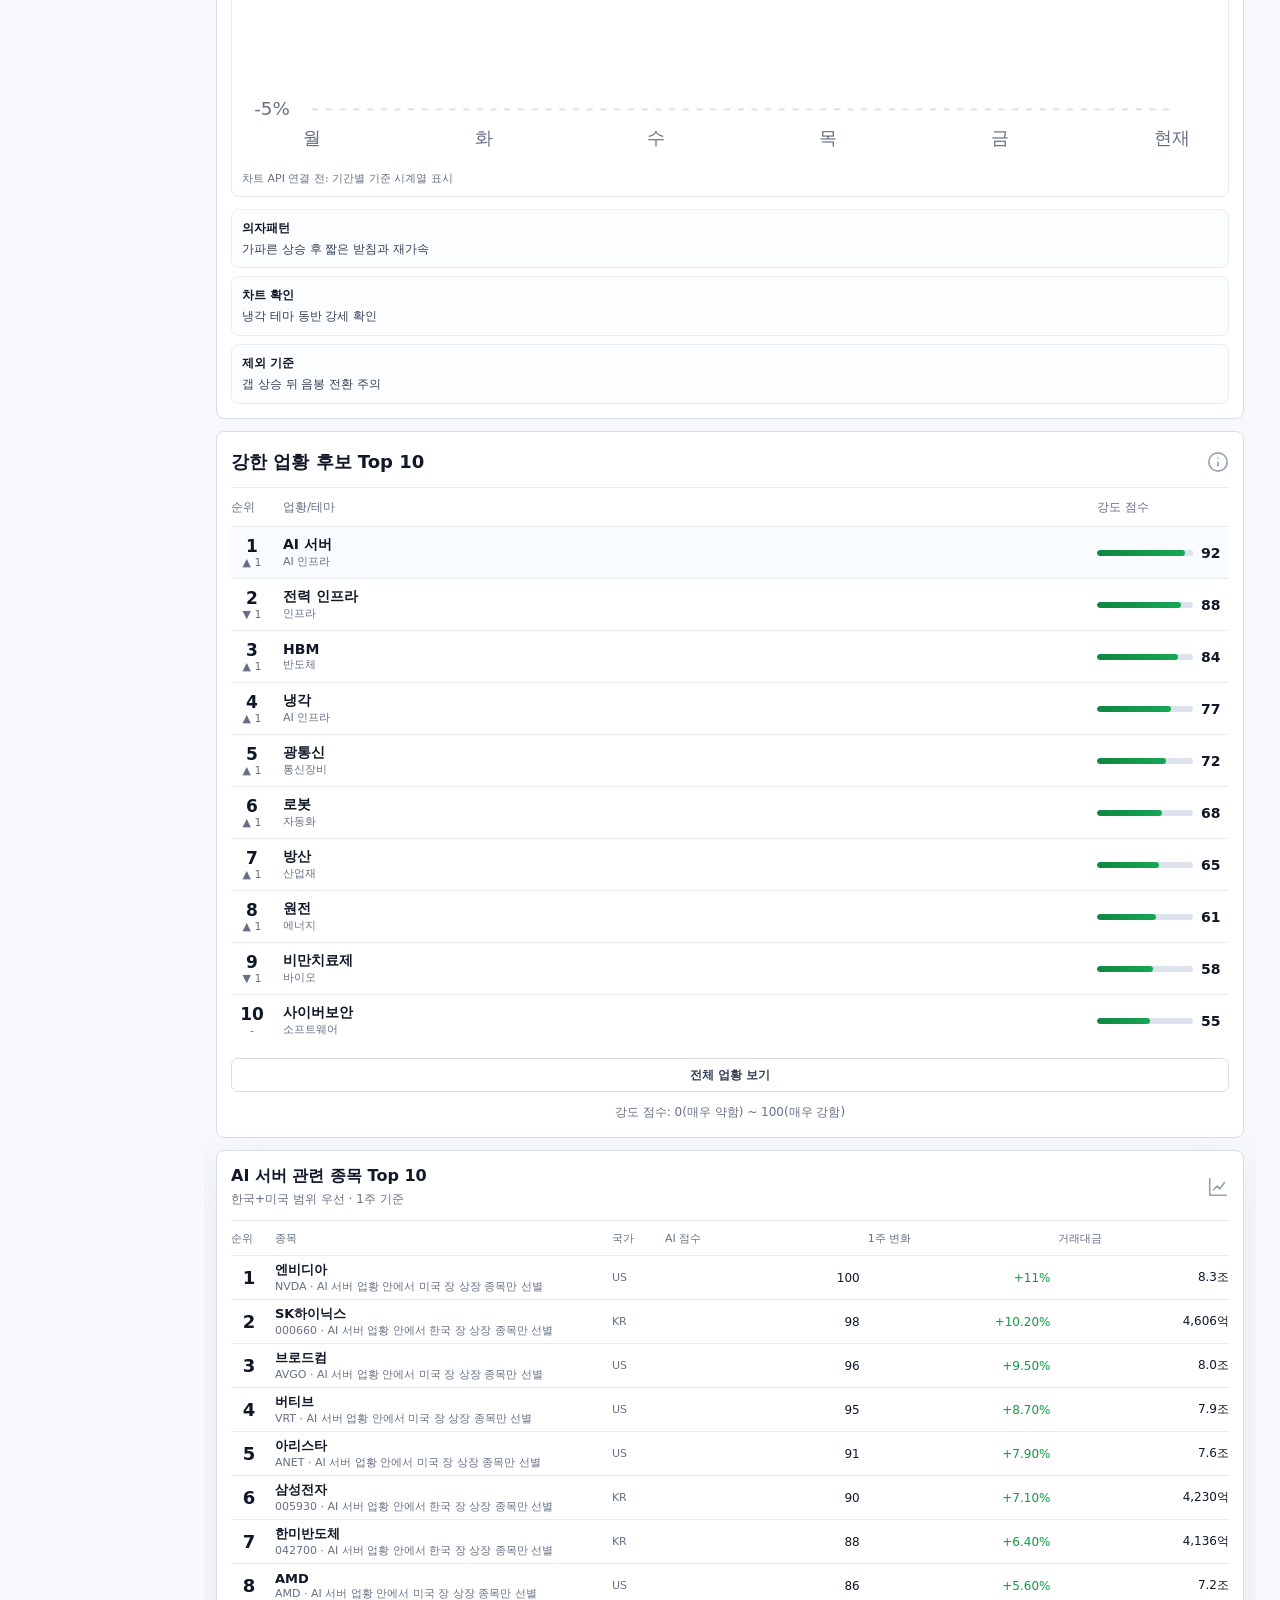
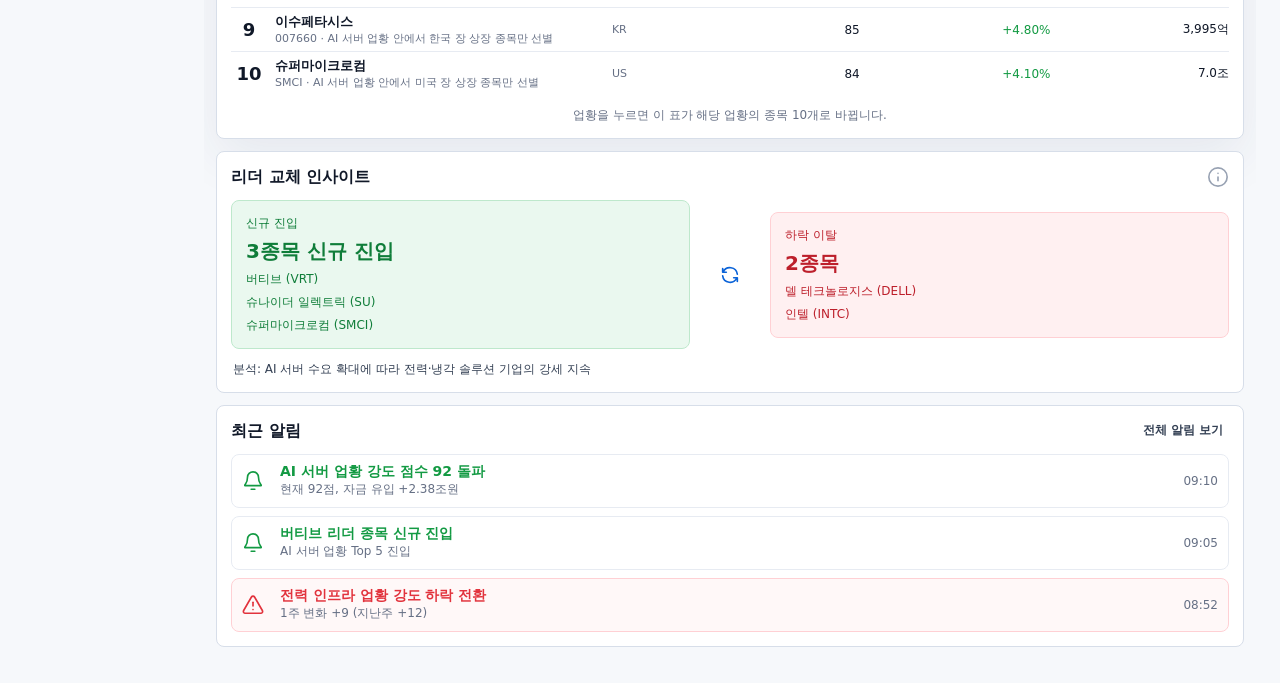
==== commit 6d0e35bd: "Restore local Market Radar app on GitHub Pages" ====
--- a/index.html
+++ b/index.html
@@ -1,70 +1,51 @@
 <!doctype html>
 <html lang="ko">
-<head>
-  <meta charset="UTF-8" />
-  <meta name="viewport" content="width=device-width, initial-scale=1.0" />
-  <meta name="description" content="AI가 주식 후보군을 압축하고 이포가 차트로 최종 선별하는 시장 레이더 앱" />
-  <title>Market Radar | AI 후보군</title>
-  <link rel="icon" href="data:," />
-  <style>
-    :root{color-scheme:light;--bg:#f5f7fb;--panel:#fff;--line:#d8e0ec;--soft:#eef4ff;--text:#101828;--muted:#667085;--blue:#0b63d8;--green:#108943;--red:#dc2f3b;--amber:#a15c00}
-    *{box-sizing:border-box}body{margin:0;background:var(--bg);color:var(--text);font-family:Inter,"Pretendard","Apple SD Gothic Neo","Noto Sans KR",system-ui,sans-serif;font-size:14px;letter-spacing:0}button,input{font:inherit}button{color:inherit;cursor:pointer}
-    .app{display:grid;grid-template-columns:188px minmax(0,1fr);min-height:100vh}.side{position:sticky;top:0;height:100vh;padding:18px 12px;border-right:1px solid var(--line);background:#fff}.brand{display:grid;grid-template-columns:38px 1fr;gap:10px;align-items:center;margin-bottom:26px}.mark{display:grid;place-items:center;width:38px;height:38px;border:1px solid #bdd6ff;border-radius:8px;color:var(--blue);background:#f4f8ff;font-weight:900}.brand b,.brand span{display:block}.brand span{color:var(--muted);font-size:12px;margin-top:2px}.nav{display:grid;gap:8px}.nav button{display:grid;grid-template-columns:24px 1fr auto;gap:8px;align-items:center;width:100%;min-height:46px;border:0;border-radius:8px;background:transparent;text-align:left}.nav button.on,.nav button:hover{background:var(--soft);color:var(--blue)}.badge{display:grid;place-items:center;min-width:22px;height:22px;border-radius:999px;background:var(--blue);color:#fff;font-size:12px}.indices{margin-top:auto;display:grid;gap:8px;padding:12px;border:1px solid var(--line);border-radius:8px;background:#fafcff}.indices p{display:flex;justify-content:space-between;margin:0;color:var(--muted);font-size:12px}.indices div{display:grid;grid-template-columns:1fr auto auto;gap:8px}.note{margin:16px 0 0;padding:10px;border:1px solid var(--line);border-radius:8px;color:var(--muted);text-align:center;line-height:1.45}
-    main{min-width:0}.top{position:sticky;top:0;z-index:3;display:grid;grid-template-columns:auto auto minmax(220px,1fr) auto;gap:18px;align-items:center;min-height:68px;padding:12px 22px;border-bottom:1px solid var(--line);background:rgba(255,255,255,.94);backdrop-filter:blur(12px)}.group{display:flex;gap:10px;align-items:center;white-space:nowrap}.group>span{font-weight:800}.seg{display:inline-grid;grid-auto-flow:column;border:1px solid var(--line);border-radius:7px;overflow:hidden;background:#fff}.seg button{min-width:66px;min-height:34px;border:0;border-right:1px solid var(--line);background:#fff;font-weight:800}.seg button:last-child{border-right:0}.seg button.on{background:var(--blue);color:#fff}.search{display:flex;gap:8px;align-items:center;min-height:38px;padding:0 12px;border:1px solid var(--line);border-radius:8px;background:#fff;color:var(--muted)}.search input{width:100%;border:0;outline:0}.clock{display:flex;gap:10px;color:var(--muted);font-size:12px}.clock b{color:#344054}
-    .page{display:grid;gap:12px;padding:14px}.hero{padding:14px 16px;border:1px solid var(--line);border-radius:8px;background:#fff}.hero small{color:var(--blue);font-weight:900}.hero h1{margin:4px 0 0;font-size:24px;line-height:1.15}.hero p{margin:6px 0 0;color:var(--muted);line-height:1.45}.grid{display:grid;grid-template-columns:320px minmax(520px,1fr) 330px;gap:12px;align-items:start}.grid.two{grid-template-columns:minmax(480px,1fr) 360px}.panel{min-width:0;border:1px solid var(--line);border-radius:8px;background:#fff;overflow:hidden}.hd{display:flex;justify-content:space-between;gap:10px;align-items:start;padding:13px 14px;border-bottom:1px solid var(--line)}.hd h2,.hd h3{margin:0;font-size:18px}.hd span{display:block;margin-top:4px;color:var(--muted);font-size:12px}.theme-list,.rows,.settings,.alerts{display:grid}.theme{display:grid;grid-template-columns:34px minmax(0,1fr) 54px;gap:8px;align-items:center;min-height:58px;padding:8px 14px;border:0;border-bottom:1px solid #edf1f7;background:#fff;text-align:left}.theme:hover,.theme.on{background:#f6faff}.theme b{font-size:18px}.theme strong,.row strong{display:block;overflow:hidden;text-overflow:ellipsis;white-space:nowrap}.theme small,.row small{display:block;color:var(--muted);margin-top:3px;overflow:hidden;text-overflow:ellipsis;white-space:nowrap}.bar{height:7px;border-radius:999px;background:#e2e8f0}.bar i{display:block;height:100%;border-radius:inherit;background:var(--green)}.score{text-align:right;font-weight:900}
-    .table{min-width:760px}.head,.row{display:grid;grid-template-columns:46px minmax(140px,1.2fr) 62px 76px 84px minmax(130px,1fr) 76px;gap:10px;align-items:center}.head{min-height:36px;padding:0 14px;color:var(--muted);background:#f8fafc;font-size:12px;font-weight:900}.row{width:100%;min-height:58px;padding:0 14px;border:0;border-top:1px solid #edf1f7;background:#fff;text-align:left}.row:hover,.row.on{background:#f6faff}.rank{font-size:20px;font-weight:900}.pill{display:inline-flex;justify-content:center;min-width:40px;padding:4px 7px;border-radius:6px;background:#e7f7ee;color:#08743a;font-weight:900}.up{color:var(--green)}.down{color:var(--red)}.muted{color:var(--muted)}.detail{display:grid;gap:12px;padding:14px}.bigscore{display:grid;grid-template-columns:70px 1fr;gap:10px;align-items:center;padding:12px;border:1px solid #cde7d6;border-radius:8px;background:#f1fbf4}.bigscore b{font-size:34px;color:#075635}.metrics{display:grid;grid-template-columns:1fr 1fr;gap:8px}.metric{padding:10px;border:1px solid #edf1f7;border-radius:8px}.metric span{display:block;color:var(--muted);font-size:12px}.metric b{display:block;margin-top:4px;font-size:16px}.review{display:grid;gap:8px}.review p{display:grid;grid-template-columns:72px 1fr;gap:10px;margin:0;padding:10px;border:1px solid #edf1f7;border-radius:8px;line-height:1.45}.review b{color:var(--muted)}svg.chart{display:block;width:100%;height:auto}.stock-head,.stock-row{display:grid;grid-template-columns:34px minmax(130px,1fr) 44px 64px 82px;gap:10px;align-items:center}.stock-head{min-height:34px;padding:0 14px;background:#f8fafc;color:var(--muted);font-size:12px;font-weight:900}.stock-row{width:100%;min-height:54px;padding:0 14px;border:0;border-top:1px solid #edf1f7;background:#fff;text-align:left}.stock-row:hover{background:#f6faff}.stock-row b{font-size:18px;text-align:center}.cards{display:grid;grid-template-columns:repeat(4,minmax(0,1fr));gap:12px}.mini{padding:14px;border:1px solid var(--line);border-radius:8px;background:#fff}.mini span{display:block;color:var(--muted);font-size:12px}.mini b{display:block;margin-top:6px;font-size:20px}.settings button,.alerts button{display:grid;grid-template-columns:1fr auto;gap:10px;align-items:center;min-height:58px;padding:10px 14px;border:0;border-top:1px solid #edf1f7;background:#fff;text-align:left}.toggle{width:38px;height:22px;border-radius:999px;background:#a9b5c6;position:relative}.toggle:after{content:"";position:absolute;top:3px;left:3px;width:16px;height:16px;border-radius:50%;background:#fff}.toggle.on{background:var(--blue)}.toggle.on:after{transform:translateX(16px)}
-    @media(max-width:1220px){.top{grid-template-columns:1fr 1fr}.search,.clock{grid-column:span 1}.grid,.grid.two{grid-template-columns:1fr}.table{min-width:0}.head,.row{grid-template-columns:42px minmax(112px,1fr) 58px 66px}.head span:nth-child(n+5),.row>span:nth-child(n+5){display:none}.cards{grid-template-columns:repeat(2,1fr)}}@media(max-width:760px){.app{grid-template-columns:1fr}.side{position:static;height:auto;padding:10px 12px}.brand{margin-bottom:10px}.nav{grid-template-columns:repeat(5,1fr);gap:4px}.nav button{grid-template-columns:1fr;justify-items:center;font-size:11px;text-align:center}.nav button i{display:none}.indices,.note{display:none}.top{position:static;grid-template-columns:1fr;gap:8px;padding:10px 12px}.group{display:grid;grid-template-columns:64px 1fr}.seg{grid-template-columns:repeat(3,1fr);grid-auto-flow:row}.seg button{min-width:0}.page{padding:8px;gap:8px}.hero h1{font-size:21px}.cards,.metrics{grid-template-columns:1fr}.stock-head,.stock-row{grid-template-columns:30px minmax(110px,1fr) 44px 62px}.stock-head span:nth-child(5),.stock-row span:nth-child(5){display:none}}
-  </style>
-</head>
-<body>
-  <div id="app"></div>
-  <script>
-    const markets=[["all","한국+미국"],["US","미국"],["KR","한국"]],periods=[["1w","1주"],["1m","1개월"],["3m","3개월"],["1y","1년"]];
-    const themes=[
-      ["ai","AI 서버","AI 인프라","VRT|버티브,NVDA|엔비디아,ANET|아리스타,SMCI|슈퍼마이크로컴퓨터,DELL|델,AVGO|브로드컴,AMD|AMD,MRVL|마벨,TSM|TSMC,MU|마이크론","000660|SK하이닉스,005930|삼성전자,042700|한미반도체,011070|LG이노텍,348370|엔켐,036930|주성엔지니어링,095340|ISC,108320|LX세미콘,058470|리노공업,319660|피에스케이"],
-      ["power","전력 인프라","인프라","ETN|이튼,GEV|GE 버노바,PWR|콴타서비스,CEG|콘스텔레이션,GNRC|제너락,VST|비스트라,NEE|넥스트에라,PEG|PSEG,SO|서던컴퍼니,AEP|아메리칸일렉트릭","267260|HD현대일렉트릭,010120|LS ELECTRIC,103590|일진전기,298040|효성중공업,006260|LS,267270|HD현대건설기계,001440|대한전선,006340|대원전선,017040|광명전기,024900|덕양산업"],
-      ["hbm","HBM","반도체","MU|마이크론,NVDA|엔비디아,AMD|AMD,AVGO|브로드컴,AMAT|어플라이드머티리얼즈,LRCX|램리서치,KLAC|KLA,ASML|ASML,TER|테라다인,ON|온세미","000660|SK하이닉스,042700|한미반도체,005930|삼성전자,058470|리노공업,095340|ISC,240810|원익IPS,036930|주성엔지니어링,079370|제우스,357780|솔브레인,089030|테크윙"],
-      ["cooling","냉각","AI 인프라","VRT|버티브,CARR|캐리어,TT|트레인테크놀로지,MOD|모다인,JCI|존슨콘트롤즈,IR|잉가솔랜드,APD|에어프로덕츠,LIN|린데,HON|허니웰,XYL|자일럼","100090|SK오션플랜트,034020|두산에너빌리티,009440|KC그린홀딩스,010120|LS ELECTRIC,053690|한미글로벌,017960|한국카본,010780|아이에스동서,005880|대한해운,004490|세방전지,011700|한신기계"],
-      ["telecom","광통신","통신장비","ANET|아리스타,COHR|코히어런트,LITE|루멘텀,CIEN|시에나,INFN|인피네라,CSCO|시스코,JBL|자빌,FN|파브리넷,GLW|코닝,NTAP|넷앱","138080|오이솔루션,218410|RFHIC,073490|이노와이어리스,050890|쏠리드,096530|씨젠,115160|휴맥스,032500|케이엠더블유,230240|에치에프알,088800|에이스테크,189300|인텔리안테크"],
-      ["robot","로봇","자동화","ISRG|인튜이티브서지컬,ROK|록웰오토메이션,TER|테라다인,SYM|심보틱,PATH|유아이패스,ABB|ABB,ETN|이튼,DE|디어,EMR|에머슨,CGNX|코그넥스","277810|레인보우로보틱스,108490|로보티즈,090360|로보스타,099320|쎄트렉아이,064480|브리지텍,058610|에스피지,039010|현대에이치티,317830|에스피시스템스,290520|신도기연,066570|LG전자"],
-      ["defense","방산","산업재","LMT|록히드마틴,NOC|노스롭그루먼,RTX|RTX,GD|제너럴다이내믹스,LHX|L3해리스,BA|보잉,HII|헌팅턴잉걸스,TXT|텍스트론,TDG|트랜스다임,KTOS|크라토스","012450|한화에어로스페이스,047810|한국항공우주,064350|현대로템,079550|LIG넥스원,000880|한화,272210|한화시스템,065450|빅텍,103140|풍산,011210|현대위아,003490|대한항공"],
-      ["nuclear","원전","에너지","CEG|콘스텔레이션,VST|비스트라,SMR|뉴스케일파워,CCJ|카메코,LEU|센트러스,NEE|넥스트에라,DUK|듀크에너지,EXC|엑셀론,PEG|PSEG,GEV|GE 버노바","034020|두산에너빌리티,051600|한전KPS,052690|한전기술,010120|LS ELECTRIC,047040|대우건설,066970|엘앤에프,103590|일진전기,032820|우리기술,082740|한화엔진,017800|현대엘리베이"],
-      ["bio","비만치료제","바이오","LLY|일라이릴리,NVO|노보노디스크,AMGN|암젠,VKTX|바이킹테라퓨틱스,REGN|리제네론,MRK|머크,VRTX|버텍스,BIIB|바이오젠,GILD|길리어드,ABBV|애브비","128940|한미약품,068270|셀트리온,207940|삼성바이오로직스,196170|알테오젠,214450|파마리서치,185750|종근당,237690|에스티팜,000100|유한양행,096530|씨젠,145020|휴젤"],
-      ["security","사이버보안","소프트웨어","CRWD|크라우드스트라이크,PANW|팔로알토,ZS|지스케일러,NET|클라우드플레어,FTNT|포티넷,OKTA|옥타,S|센티넬원,CYBR|사이버아크,DDOG|데이터독,SNOW|스노우플레이크","053800|안랩,041460|한국전자인증,131370|알서포트,064480|브리지텍,030520|한글과컴퓨터,049480|오픈베이스,046440|KG모빌리언스,035420|NAVER,035720|카카오,012750|에스원"]
-    ];
-    const state={view:"overview",market:"all",period:"1w",query:"",theme:"ai",candidate:""};
-    const mult={ "1w":.34,"1m":1,"3m":1.82,"1y":3.4 }, shape={ "1w":[0,.2,.55,.34,.78,1],"1m":[0,.35,.18,.62,.74,1],"3m":[0,.18,.5,.42,.77,1],"1y":[0,.22,.38,.26,.72,1] };
-    function stocks(t,m=state.market){let raw=m==="KR"?t[4]:m==="US"?t[3]:t[3]+","+t[4];return raw.split(",").map((x,i)=>mk(x,t,i,m==="all"?i<10?"US":"KR":m))}
-    function mk(x,t,i,m){const [symbol,name]=x.split("|"),seed=t[0].charCodeAt(0)+symbol.charCodeAt(0)+i*7,score=Math.max(44,94-i*4-(seed%7));return{theme:t[1],themeId:t[0],cat:t[2],symbol,name,market:m,score,ret:3.2+i*.45+(seed%9)*.42,vol:2.8+(seed%8)*.38,dd:5.6+(i%5)*1.15+(seed%4)}}
-    function visibleThemes(){const q=state.query.trim().toLowerCase();return themes.map((t,i)=>({...themeObj(t,i),stocks:stocks(t)})).filter(t=>!q||t.name.toLowerCase().includes(q)||t.cat.toLowerCase().includes(q)||t.stocks.some(s=>(s.name+s.symbol).toLowerCase().includes(q)))}
-    function themeObj(t,i){return{id:t[0],name:t[1],cat:t[2],rank:i+1,score:Math.max(50,92-i*4),change: +(8.4-i*.72).toFixed(1)}}
-    function candidates(){return visibleThemes().flatMap(t=>stocks(themes.find(x=>x[0]===t.id)).slice(0,2)).sort((a,b)=>adj(b)-adj(a)).slice(0,10)}
-    function adj(s){return Math.round(s.score+(ret(s)/4)-(s.vol>5?2:0))}
-    function ret(s){return +(s.ret*mult[state.period]).toFixed(1)}
-    function dd(s){return +(s.dd*Math.sqrt(mult[state.period])).toFixed(1)}
-    function peer(s){return +(ret(s)+(s.score%5)-2.4).toFixed(1)}
-    function vol(s){return +(s.vol*Math.sqrt(mult[state.period])).toFixed(1)}
-    function labels(){return({ "1w":["월","화","수","목","금","현재"],"1m":["1주","2주","3주","4주","5주","현재"],"3m":["1월","2월","3월","4월","5월","현재"],"1y":["6월","8월","10월","12월","2월","현재"]})[state.period]}
-    function chart(s){const vals=shape[state.period].map((p,i)=>+(ret(s)*p-(i===2?dd(s)/6:0)).toFixed(1)),min=Math.min(-5,...vals),max=Math.max(5,...vals),pts=vals.map((v,i)=>`${46+i*112.8},${235-(v-min)/(max-min)*215}`).join(" ");return`<svg class="chart" viewBox="0 0 640 270"><line x1="46" x2="610" y1="235" y2="235" stroke="#d9dee8" stroke-dasharray="4 5"/><line x1="46" x2="610" y1="${235-(0-min)/(max-min)*215}" y2="${235-(0-min)/(max-min)*215}" stroke="#d9dee8" stroke-dasharray="4 5"/><polyline points="${pts}" fill="none" stroke="#108943" stroke-width="4" stroke-linecap="round" stroke-linejoin="round"/>${vals.map((v,i)=>`<circle cx="${46+i*112.8}" cy="${235-(v-min)/(max-min)*215}" r="4" fill="#108943"/>`).join("")}${labels().map((l,i)=>`<text x="${46+i*112.8}" y="258" text-anchor="middle" fill="#667085" font-size="12">${l}</text>`).join("")}</svg>`}
-    function pickCandidate(){const list=candidates();if(!list.some(s=>key(s)===state.candidate))state.candidate=key(list[0]||stocks(themes[0])[0]);return list.find(s=>key(s)===state.candidate)||list[0]||stocks(themes[0])[0]}
-    function key(s){return s.market+":"+s.symbol}
-    function fmt(v){return(v>0?"+":"")+v}
-    function periodLabel(){return periods.find(p=>p[0]===state.period)[1]}
-    function marketLabel(){return markets.find(m=>m[0]===state.market)[1]}
-    function nav(){return[["overview","종합상황","↗"],["candidates","AI 후보군","◎"],["watch","관심","☆"],["alerts","알림","◌",4],["settings","설정","⚙"]].map(n=>`<button class="${state.view===n[0]?"on":""}" data-view="${n[0]}"><i>${n[2]}</i><span>${n[1]}</span>${n[3]?`<b class="badge">${n[3]}</b>`:""}</button>`).join("")}
-    function shell(inner){document.querySelector("#app").innerHTML=`<div class="app"><aside class="side"><div class="brand"><div class="mark">MR</div><div><b>Market Radar</b><span>AI 후보군</span></div></div><nav class="nav">${nav()}</nav><div class="indices"><p>주요 지수 <span>${new Date().toLocaleTimeString("ko-KR",{hour:"2-digit",minute:"2-digit",hour12:false})}</span></p><div><span>KOSPI</span><b>2,762.31</b><em class="up">+0.52%</em></div><div><span>KOSDAQ</span><b>842.11</b><em class="down">-0.23%</em></div><div><span>S&P 500</span><b>5,308.15</b><em class="up">+0.59%</em></div><div><span>NASDAQ</span><b>16,742.39</b><em class="up">+0.81%</em></div></div><p class="note">AI가 후보군을 줄이고<br>차트 판단은 이포가 합니다.</p></aside><main><header class="top">${seg("market",markets)}${seg("period",periods)}<label class="search"><span>⌕</span><input id="q" value="${state.query}" placeholder="후보, 테마, 종목 검색"></label><div class="clock"><span>공개 페이지</span><b>${new Date().toLocaleTimeString("ko-KR",{hour:"2-digit",minute:"2-digit",second:"2-digit",hour12:false})}</b></div></header>${inner}</main></div>`;bind()}
-    function seg(name,items){return`<div class="group"><span>${name==="market"?"시장 범위":"기간"}</span><div class="seg">${items.map(i=>`<button class="${state[name]===i[0]?"on":""}" data-seg="${name}" data-val="${i[0]}">${i[1]}</button>`).join("")}</div></div>`}
-    function overview(){const ts=visibleThemes(),cs=candidates(),sel=pickCandidate(),theme=themes.find(t=>t[0]===state.theme)||themes[0];shell(`<div class="page"><section class="hero"><small>AI 후보군 작업대</small><h1>${marketLabel()} ${periodLabel()} 후보 ${cs.length}개</h1><p>변동성, 상대 낙폭, 거래대금 회복 기준으로 1차 후보만 압축합니다.</p></section><section class="grid">${themePanel(ts)}${candidateTable(cs)}${detail(sel)}</section><section class="grid two">${stockPanel(theme)}${cards(sel)}</section></div>`)}
-    function candidatePage(){const cs=candidates(),sel=pickCandidate();shell(`<div class="page"><section class="hero"><small>AI 후보군</small><h1>${marketLabel()} 상장 종목 기준 Top ${cs.length}</h1></section><section class="grid two">${candidateTable(cs)}${detail(sel)}</section></div>`)}
-    function themePanel(ts){return`<section class="panel"><div class="hd"><div><h2>강한 업황 후보 Top 10</h2><span>${marketLabel()} · ${periodLabel()}</span></div></div><div class="theme-list">${ts.slice(0,10).map(t=>`<button class="theme ${state.theme===t.id?"on":""}" data-theme="${t.id}"><b>${t.rank}</b><span><strong>${t.name}</strong><small>${t.cat}</small></span><span><span class="bar"><i style="width:${t.score}%"></i></span><em class="score">${t.score}</em></span></button>`).join("")}</div></section>`}
-    function candidateTable(cs){return`<section class="panel"><div class="hd"><div><h2>AI 후보군</h2><span>${marketLabel()} · ${periodLabel()} 기준</span></div></div><div class="table"><div class="head"><span>순위</span><span>종목</span><span>국가</span><span>AI</span><span>수익</span><span>상대 비교</span><span>낙폭</span></div>${cs.map((s,i)=>`<button class="row ${state.candidate===key(s)?"on":""}" data-cand="${key(s)}"><b class="rank">${i+1}</b><span><strong>${s.name}</strong><small>${s.symbol} · ${s.theme}</small></span><span>${s.market}</span><span><b class="pill">${adj(s)}</b></span><span class="${ret(s)>=0?"up":"down"}">${fmt(ret(s))}%</span><span>${peer(s)<ret(s)?"상대강도 유지형":"덜 오르고 많이 빠진 후보"}</span><span>${fmt(dd(s))}%</span></button>`).join("")}</div></section>`}
-    function stockPanel(t){const rows=stocks(t).slice(0,10);return`<section class="panel"><div class="hd"><div><h2>${t[1]} 관련 종목 Top 10</h2><span>${marketLabel()} 범위 · ${periodLabel()} 기준</span></div></div><div><div class="stock-head"><span>순위</span><span>종목</span><span>국가</span><span>AI</span><span>변화</span></div>${rows.map((s,i)=>`<button class="stock-row" data-cand="${key(s)}"><b>${i+1}</b><span><strong>${s.name}</strong><small>${s.symbol}</small></span><span>${s.market}</span><span><b class="pill">${adj(s)}</b></span><span class="${ret(s)>=0?"up":"down"}">${fmt(ret(s))}%</span></button>`).join("")}</div></section>`}
-    function detail(s){return`<aside class="panel"><div class="hd"><div><h2>${s.name}</h2><span>${s.symbol} · ${s.market} · ${s.theme}</span></div></div><div class="detail"><div class="bigscore"><b>${adj(s)}</b><span><strong>AI 후보 점수</strong><small class="muted">${periodLabel()} 기준</small></span></div><div class="metrics"><p class="metric"><span>기간 수익</span><b class="${ret(s)>=0?"up":"down"}">${fmt(ret(s))}%</b></p><p class="metric"><span>변동성</span><b>${vol(s)}%</b></p><p class="metric"><span>동종 대비</span><b>${fmt((ret(s)-peer(s)).toFixed(1))}p</b></p><p class="metric"><span>낙폭</span><b>${fmt(dd(s))}%</b></p></div>${chart(s)}<div class="review"><p><b>의자패턴</b><span>받침 구간에서 거래대금 회복 여부 확인</span></p><p><b>변동성</b><span>${vol(s)>5?"변동성 확대형":"변동성 평균권"}</span></p><p><b>상대 비교</b><span>${peer(s)<ret(s)?"동종 대비 견조":"덜 오르고 많이 빠진 후보"}</span></p><p><b>제외 기준</b><span>받침 하단 이탈과 거래대금 감소가 겹치면 제외</span></p></div></div></aside>`}
-    function cards(s){return`<div class="cards"><div class="mini"><span>상장 시장</span><b>${s.market}</b></div><div class="mini"><span>테마</span><b>${s.theme}</b></div><div class="mini"><span>상대 수익 차이</span><b>${fmt((ret(s)-peer(s)).toFixed(1))}p</b></div><div class="mini"><span>차트 기간</span><b>${periodLabel()}</b></div></div>`}
-    function simpleView(title,body,side=""){shell(`<div class="page"><section class="hero"><small>${title}</small><h1>${marketLabel()} ${periodLabel()}</h1></section><section class="grid two"><section class="panel"><div class="hd"><h2>${title}</h2></div>${body}</section>${side||detail(pickCandidate())}</section></div>`)}
-    function render(){if(state.view==="candidates")return candidatePage();if(state.view==="watch")return simpleView("관심",`<div class="rows">${candidates().slice(0,6).map(s=>`<button class="row" data-cand="${key(s)}"><b class="rank">☆</b><span><strong>${s.name}</strong><small>${s.symbol} · ${s.theme}</small></span><span>${s.market}</span><span><b class="pill">${adj(s)}</b></span></button>`).join("")}</div>`,stockPanel(themes.find(t=>t[0]===state.theme)||themes[0]));if(state.view==="alerts")return simpleView("알림",`<div class="alerts"><button><span><strong>AI 서버 업황 강도 90 돌파</strong><small class="muted">후보군 점검</small></span><b class="up">신규</b></button><button><span><strong>${marketLabel()} ${periodLabel()} 후보 갱신</strong><small class="muted">상장 시장 기준 재정렬</small></span><b>완료</b></button><button><span><strong>변동성 확대 후보 확인</strong><small class="muted">차트 판독 필요</small></span><b class="down">주의</b></button></div>`);if(state.view==="settings")return simpleView("설정",`<div class="settings">${["AI 서버 업황 강도","전력 인프라 업황 강도","HBM 업황 강도","리더 교체 발생"].map((x,i)=>`<button><span><strong>${x}</strong><small class="muted">알림 활성화</small></span><i class="toggle ${i!==2?"on":""}"></i></button>`).join("")}</div>`);overview()}
-    function bind(){document.querySelectorAll("[data-view]").forEach(b=>b.onclick=()=>{state.view=b.dataset.view;render()});document.querySelectorAll("[data-seg]").forEach(b=>b.onclick=()=>{state[b.dataset.seg]=b.dataset.val;state.candidate="";render()});document.querySelectorAll("[data-theme]").forEach(b=>b.onclick=()=>{state.theme=b.dataset.theme;render()});document.querySelectorAll("[data-cand]").forEach(b=>b.onclick=()=>{state.candidate=b.dataset.cand;state.view="candidates";render()});document.querySelector("#q").oninput=e=>{state.query=e.target.value;render();const q=document.querySelector("#q");q.focus();q.setSelectionRange(state.query.length,state.query.length)}}
-    render();
-  </script>
-</body>
+  <head>
+    <meta charset="UTF-8" />
+    <meta name="viewport" content="width=device-width, initial-scale=1.0" />
+    <meta name="description" content="AI가 주식 후보군을 압축하고 이포가 차트로 최종 선별하는 시장 레이더 앱" />
+    <title>Market Radar | AI 후보군</title>
+    <link rel="icon" href="data:," />
+    <style>
+      body{margin:0;background:#f5f7fb;color:#101828;font-family:Inter,Pretendard,"Apple SD Gothic Neo","Noto Sans KR",system-ui,sans-serif}#app{min-height:100vh;display:grid;place-items:center;padding:24px}.boot{max-width:520px;border:1px solid #d8e0ec;border-radius:8px;background:#fff;padding:22px;box-shadow:0 18px 50px rgba(15,23,42,.08)}.boot b{display:block;font-size:18px}.boot p{margin:8px 0 0;color:#667085;line-height:1.5}.bar{height:6px;border-radius:999px;background:#e2e8f0;margin-top:18px;overflow:hidden}.bar i{display:block;width:38%;height:100%;border-radius:inherit;background:#0b63d8;animation:load 1.1s infinite alternate}@keyframes load{to{transform:translateX(160%)}}
+    </style>
+  </head>
+  <body>
+    <div id="app"><div class="boot"><b>Market Radar 불러오는 중</b><p>로컬 앱과 같은 화면, 후보군, 시장 필터를 조립하고 있습니다.</p><div class="bar"><i></i></div></div></div>
+    <script type="module">
+      const files = {
+        css: ["payload/css-0.txt", "payload/css-1.txt"],
+        data: ["payload/data-0.txt", "payload/data-1.txt", "payload/data-2.txt"],
+        app: ["payload/app-0.txt", "payload/app-1.txt", "payload/app-2.txt"],
+      };
+      async function parts(list) {
+        const texts = await Promise.all(list.map(async (path) => {
+          const response = await fetch(path + "?v=20260510-restore", { cache: "no-store" });
+          if (!response.ok) throw new Error(path + " " + response.status);
+          return response.text();
+        }));
+        return texts.join("").replace(/\s/g, "");
+      }
+      async function inflate(base64) {
+        const bytes = Uint8Array.from(atob(base64), (char) => char.charCodeAt(0));
+        const stream = new Blob([bytes]).stream().pipeThrough(new DecompressionStream("gzip"));
+        return new Response(stream).text();
+      }
+      try {
+        const [cssB64, dataB64, appB64] = await Promise.all([parts(files.css), parts(files.data), parts(files.app)]);
+        const [css, dataSource, appSource] = await Promise.all([inflate(cssB64), inflate(dataB64), inflate(appB64)]);
+        const style = document.createElement("style");
+        style.textContent = css;
+        document.head.append(style);
+        const dataUrl = URL.createObjectURL(new Blob([dataSource], { type: "text/javascript" }));
+        const appUrl = URL.createObjectURL(new Blob([
+          appSource.replace('from "./data.mjs";', 'from "' + dataUrl + '";'),
+        ], { type: "text/javascript" }));
+        await import(appUrl);
+      } catch (error) {
+        console.error(error);
+        document.querySelector("#app").innerHTML = '<main style="padding:24px;font-family:system-ui,sans-serif"><h1>Market Radar를 불러오지 못했습니다.</h1><p>브라우저 새로고침 후 다시 열어 주세요.</p></main>';
+      }
+    </script>
+  </body>
 </html>
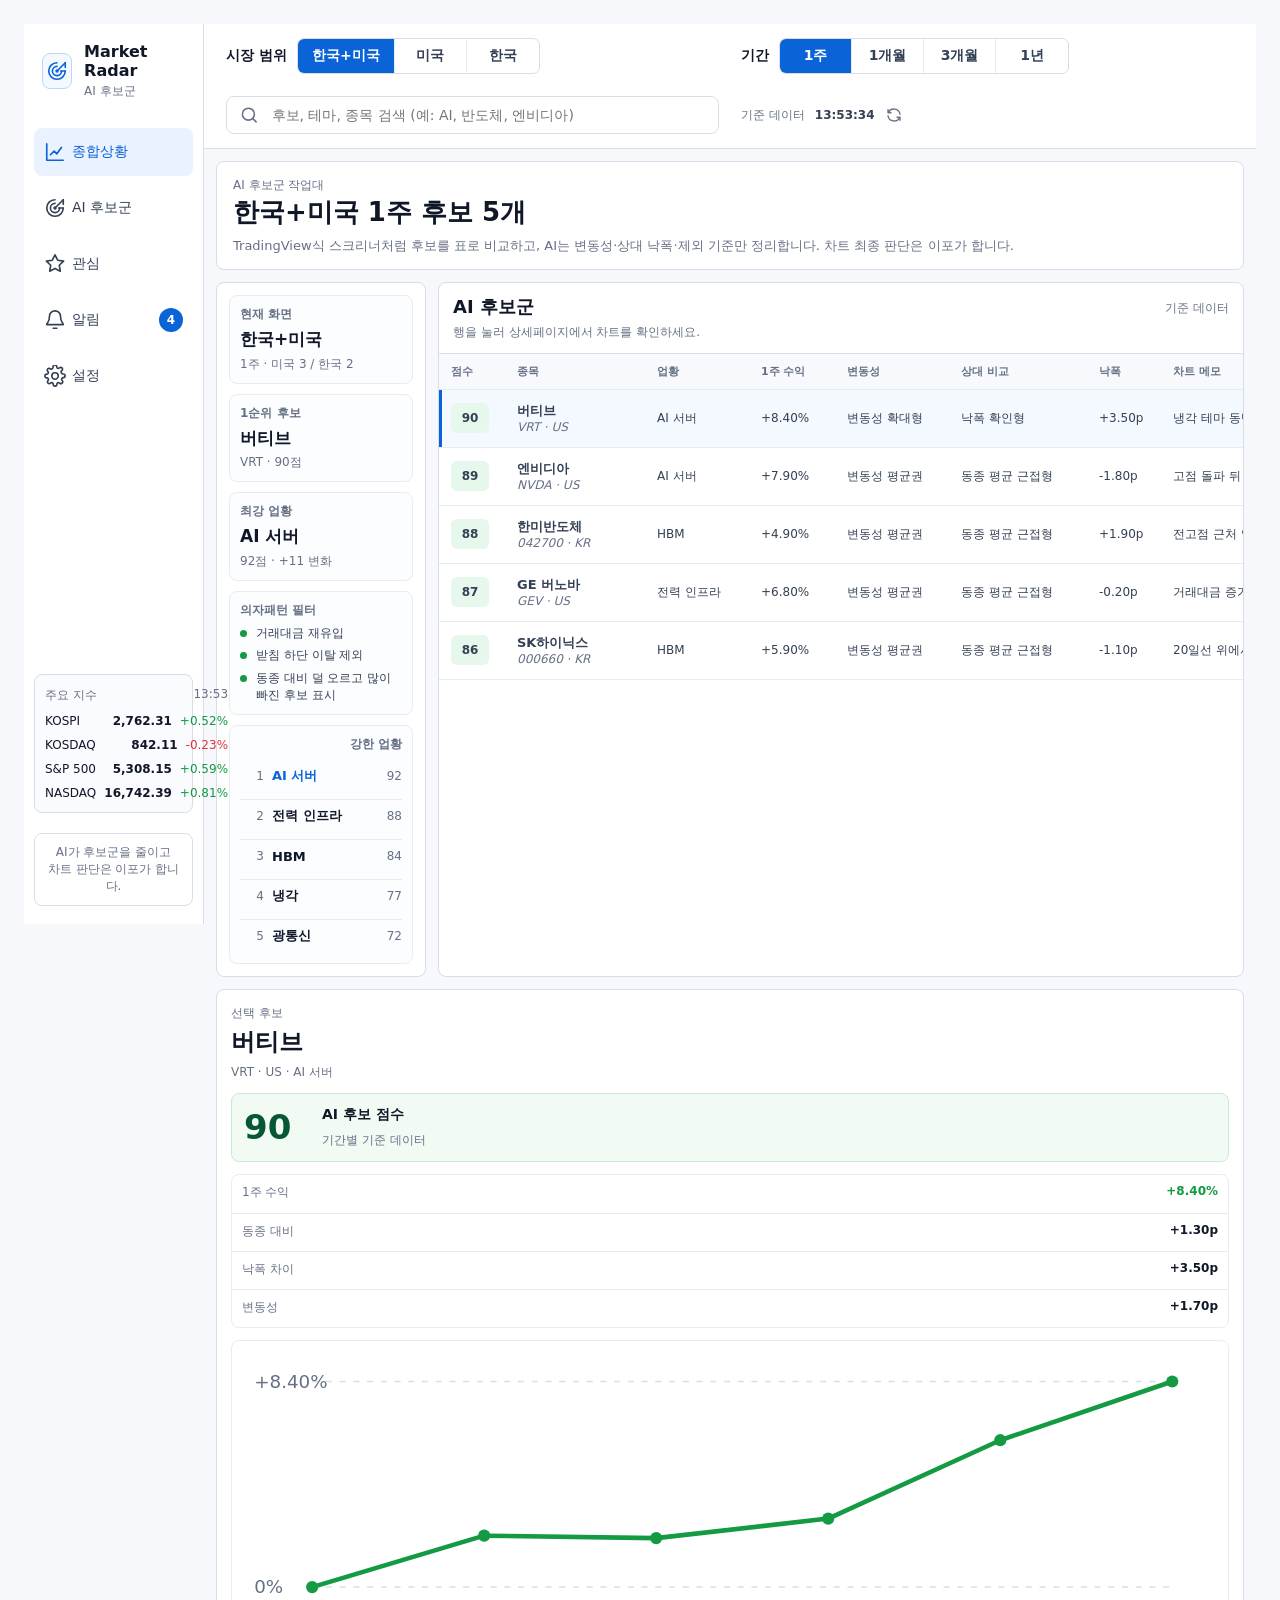
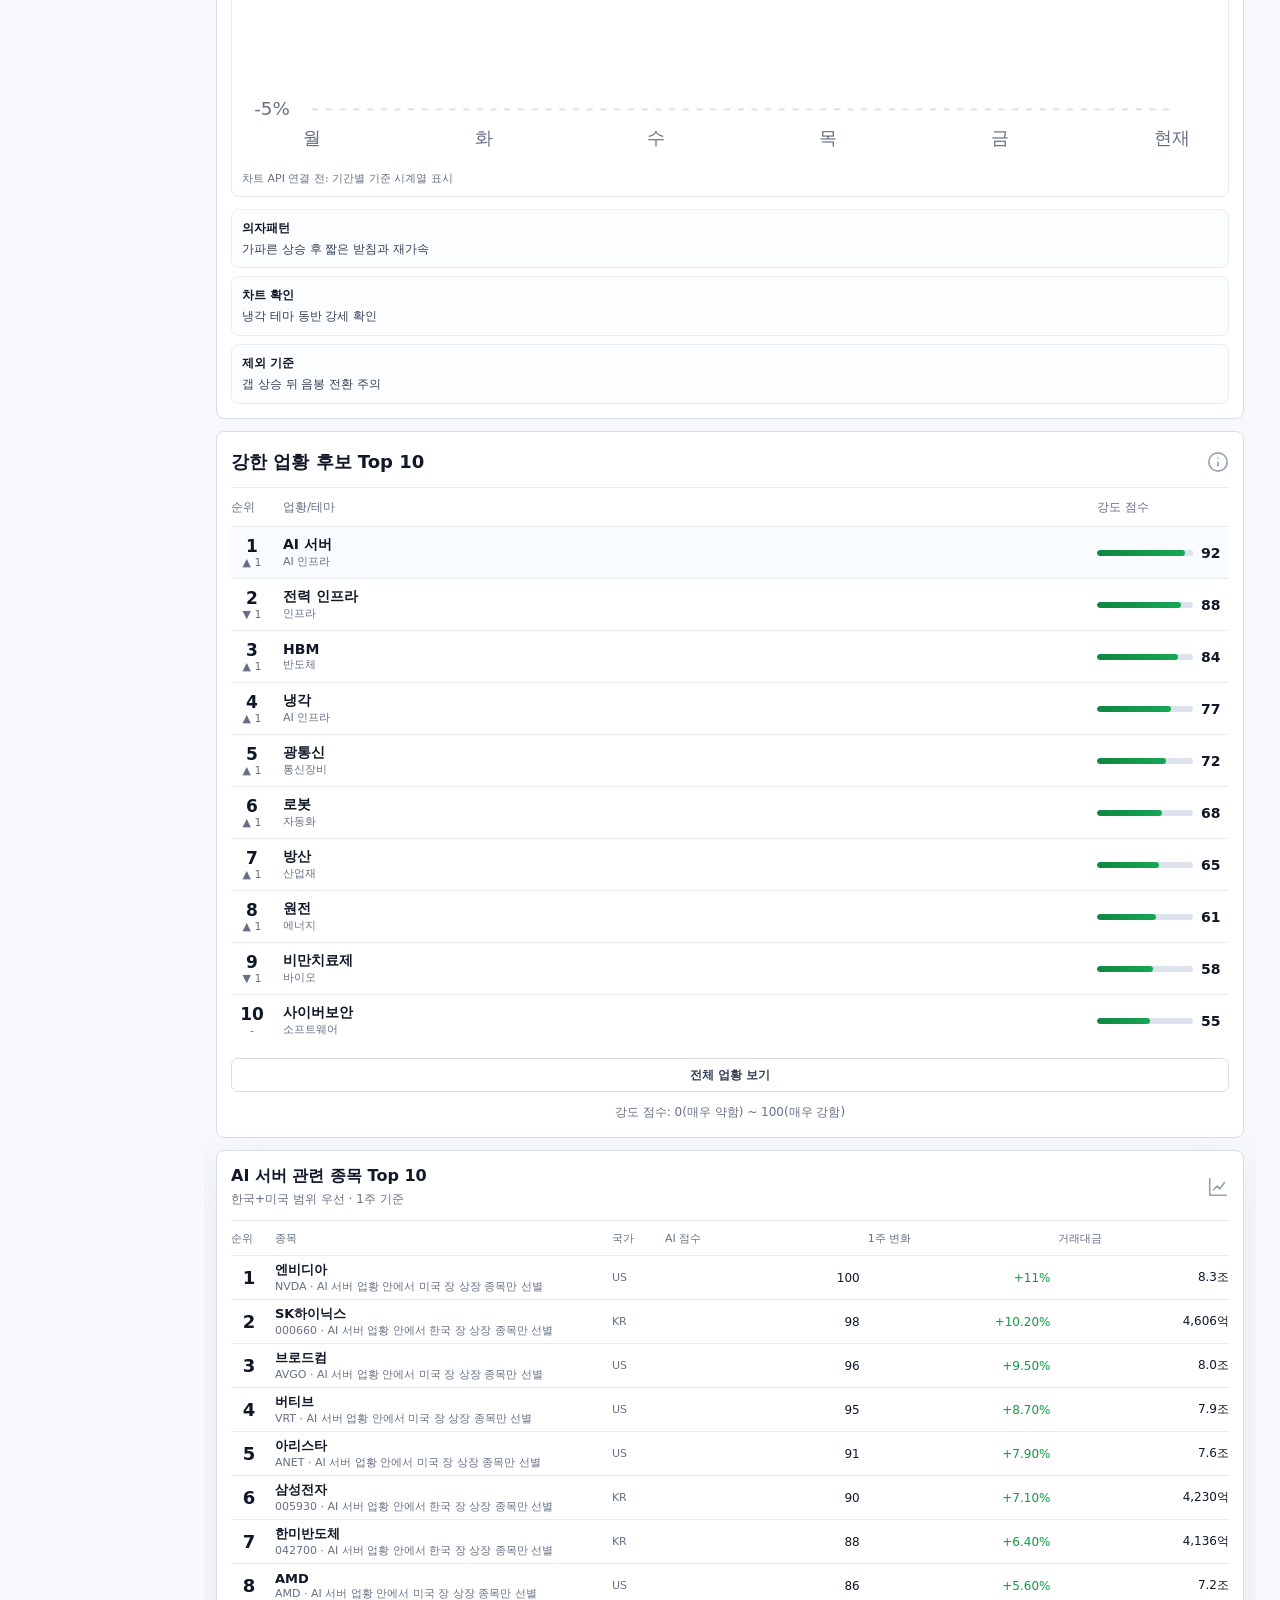
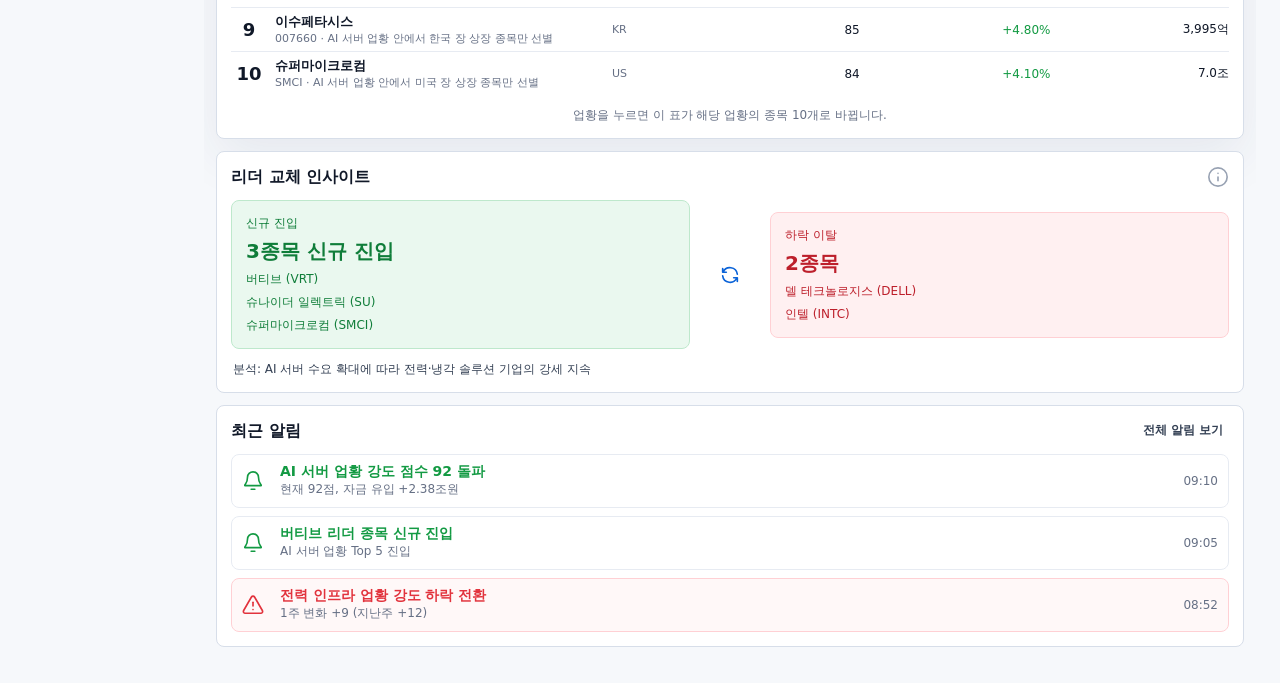
==== commit 47ec7e89: "Deploy data reliability loader" ====
--- a/index.html
+++ b/index.html
@@ -7,20 +7,32 @@
     <title>Market Radar | AI 후보군</title>
     <link rel="icon" href="data:," />
     <style>
-      body{margin:0;background:#f5f7fb;color:#101828;font-family:Inter,Pretendard,"Apple SD Gothic Neo","Noto Sans KR",system-ui,sans-serif}#app{min-height:100vh;display:grid;place-items:center;padding:24px}.boot{max-width:520px;border:1px solid #d8e0ec;border-radius:8px;background:#fff;padding:22px;box-shadow:0 18px 50px rgba(15,23,42,.08)}.boot b{display:block;font-size:18px}.boot p{margin:8px 0 0;color:#667085;line-height:1.5}.bar{height:6px;border-radius:999px;background:#e2e8f0;margin-top:18px;overflow:hidden}.bar i{display:block;width:38%;height:100%;border-radius:inherit;background:#0b63d8;animation:load 1.1s infinite alternate}@keyframes load{to{transform:translateX(160%)}}
+      body{margin:0;background:#f5f7fb;color:#101828;font-family:Inter,Pretendard,"Apple SD Gothic Neo","Noto Sans KR",system-ui,sans-serif}#app{min-height:100vh;display:grid;place-items:center;padding:24px}.boot{max-width:560px;border:1px solid #d8e0ec;border-radius:8px;background:#fff;padding:22px;box-shadow:0 18px 50px rgba(15,23,42,.08)}.boot b{display:block;font-size:18px}.boot p{margin:8px 0 0;color:#667085;line-height:1.5}.bar{height:6px;border-radius:999px;background:#e2e8f0;margin-top:18px;overflow:hidden}.bar i{display:block;width:38%;height:100%;border-radius:inherit;background:#0b63d8;animation:load 1.1s infinite alternate}@keyframes load{to{transform:translateX(160%)}}
     </style>
   </head>
   <body>
-    <div id="app"><div class="boot"><b>Market Radar 불러오는 중</b><p>로컬 앱과 같은 화면, 후보군, 시장 필터를 조립하고 있습니다.</p><div class="bar"><i></i></div></div></div>
+    <div id="app"><div class="boot"><b>Market Radar 불러오는 중</b><p>최신 후보군, 데이터 신뢰도, 시장 필터를 조립하고 있습니다.</p><div class="bar"><i></i></div></div></div>
     <script type="module">
+      const version = "20260510-data-reliability";
       const files = {
-        css: ["payload/css-0.txt", "payload/css-1.txt"],
-        data: ["payload/data-0.txt", "payload/data-1.txt", "payload/data-2.txt"],
-        app: ["payload/app-0.txt", "payload/app-1.txt", "payload/app-2.txt"],
-      };
+        "css": [
+                "payload/css-0.txt",
+                "payload/css-1.txt"
+        ],
+        "data": [
+                "payload/data-0.txt",
+                "payload/data-1.txt",
+                "payload/data-2.txt"
+        ],
+        "app": [
+                "payload/app-0.txt",
+                "payload/app-1.txt",
+                "payload/app-2.txt"
+        ]
+};
       async function parts(list) {
         const texts = await Promise.all(list.map(async (path) => {
-          const response = await fetch(path + "?v=20260510-restore", { cache: "no-store" });
+          const response = await fetch(path + "?v=" + version, { cache: "no-store" });
           if (!response.ok) throw new Error(path + " " + response.status);
           return response.text();
         }));
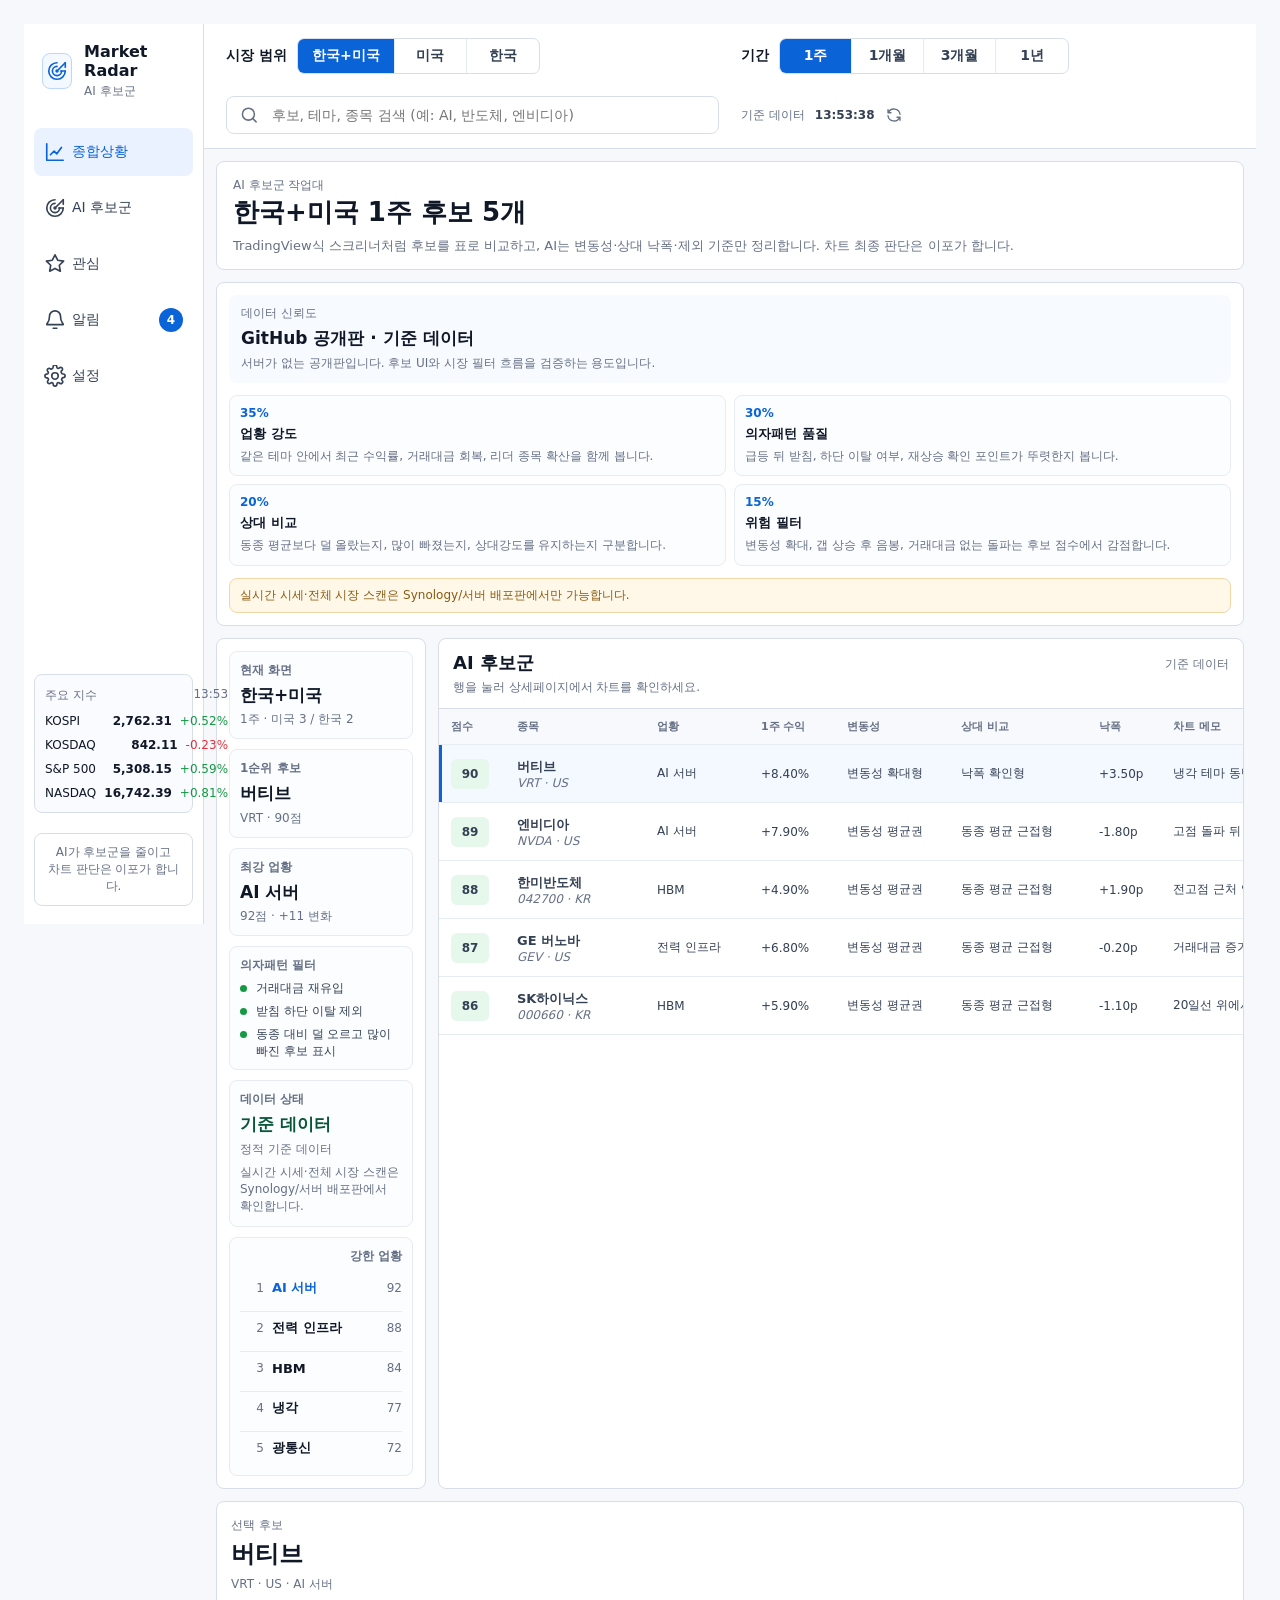
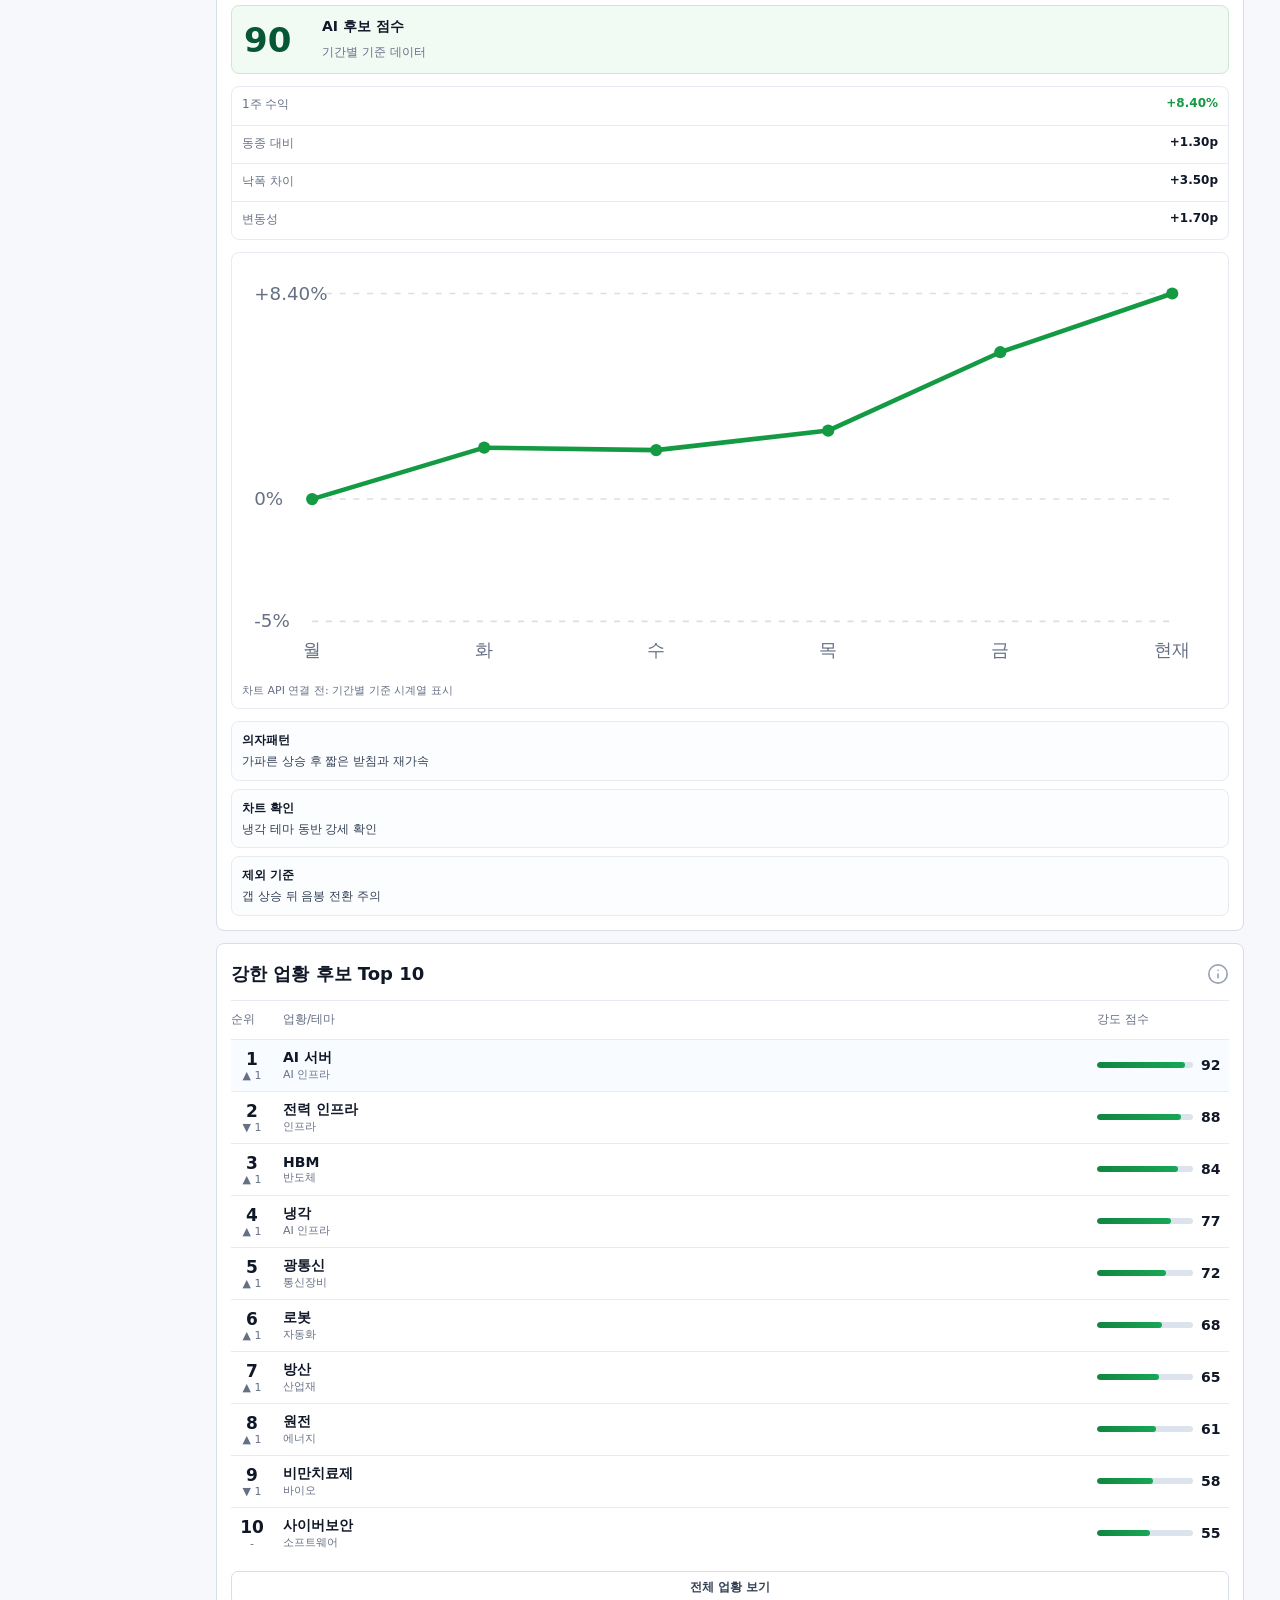
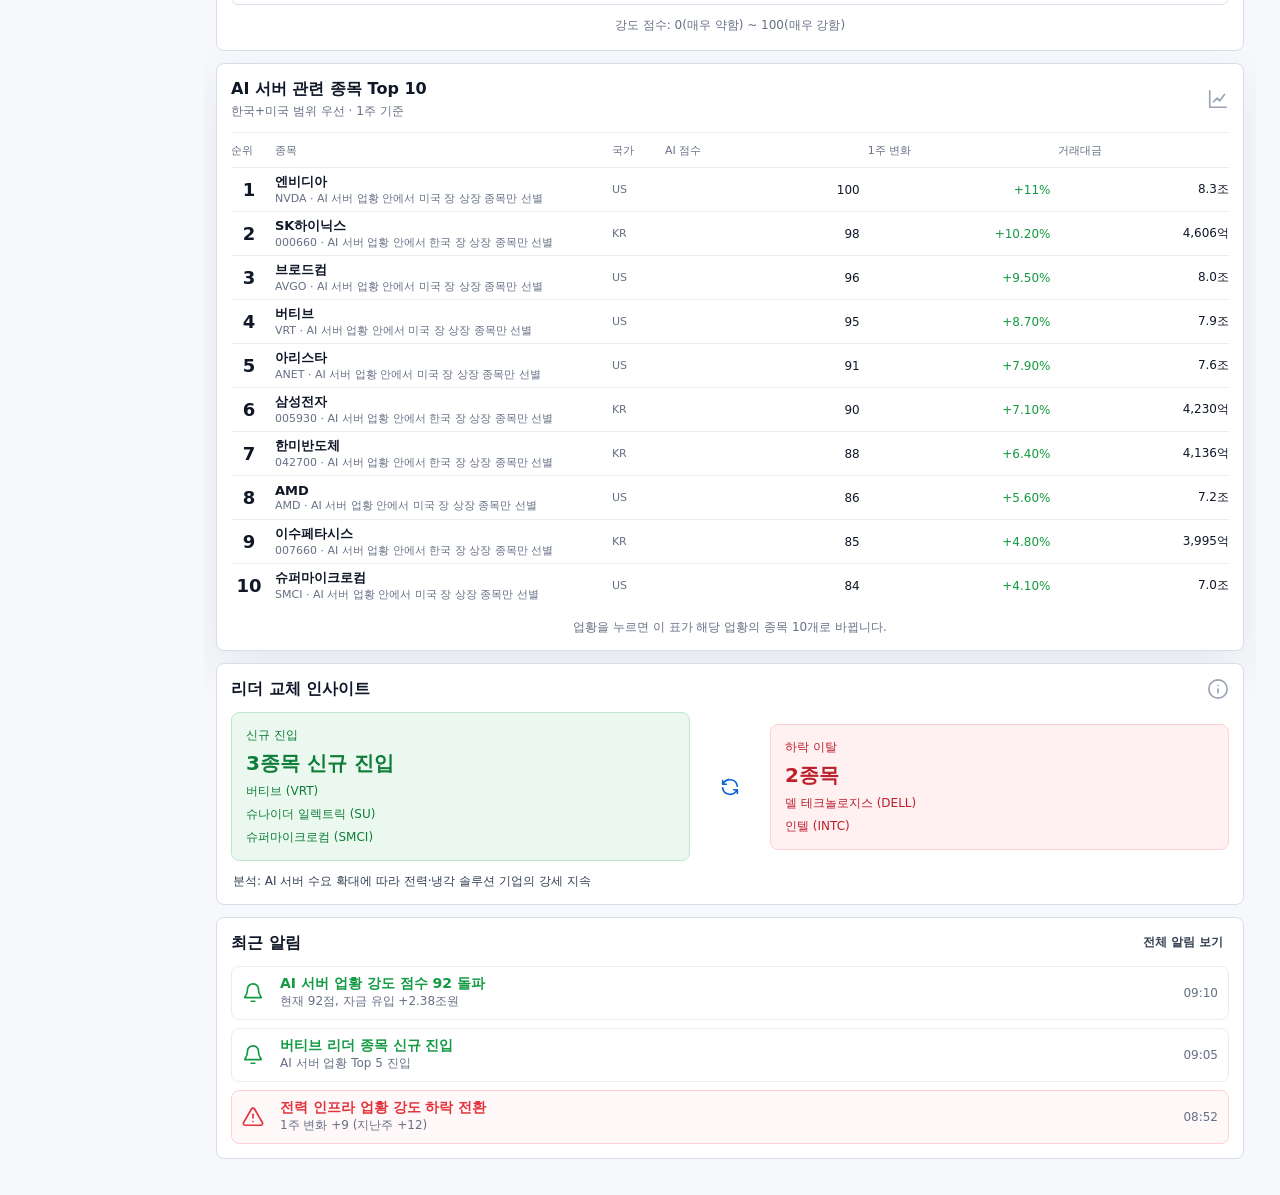
==== commit b527a5d5: "Harden GitHub Pages loader for verified payload assembly" ====
--- a/index.html
+++ b/index.html
@@ -38,6 +38,16 @@
         }));
         return texts.join("").replace(/\s/g, "");
       }
+      function healPayload(name, base64) {
+        const fixes = {
+          data: [["E2kfjrxtzv+83", "E2kfjytzv+83"]],
+          app: [
+            ["JAvzvja7dw4fTh1c", "JAvzvDATIrduja7dw4fTh1c"],
+            ["QUTQBqn4Yc7iL8D", "QUTQBqnwojgbb4Yc7iL8D"],
+          ],
+        }[name] || [];
+        return fixes.reduce((value, [from, to]) => value.replace(from, to), base64);
+      }
       async function inflate(base64) {
         const bytes = Uint8Array.from(atob(base64), (char) => char.charCodeAt(0));
         const stream = new Blob([bytes]).stream().pipeThrough(new DecompressionStream("gzip"));
@@ -45,7 +55,7 @@
       }
       try {
         const [cssB64, dataB64, appB64] = await Promise.all([parts(files.css), parts(files.data), parts(files.app)]);
-        const [css, dataSource, appSource] = await Promise.all([inflate(cssB64), inflate(dataB64), inflate(appB64)]);
+        const [css, dataSource, appSource] = await Promise.all([inflate(cssB64), inflate(healPayload("data", dataB64)), inflate(healPayload("app", appB64))]);
         const style = document.createElement("style");
         style.textContent = css;
         document.head.append(style);
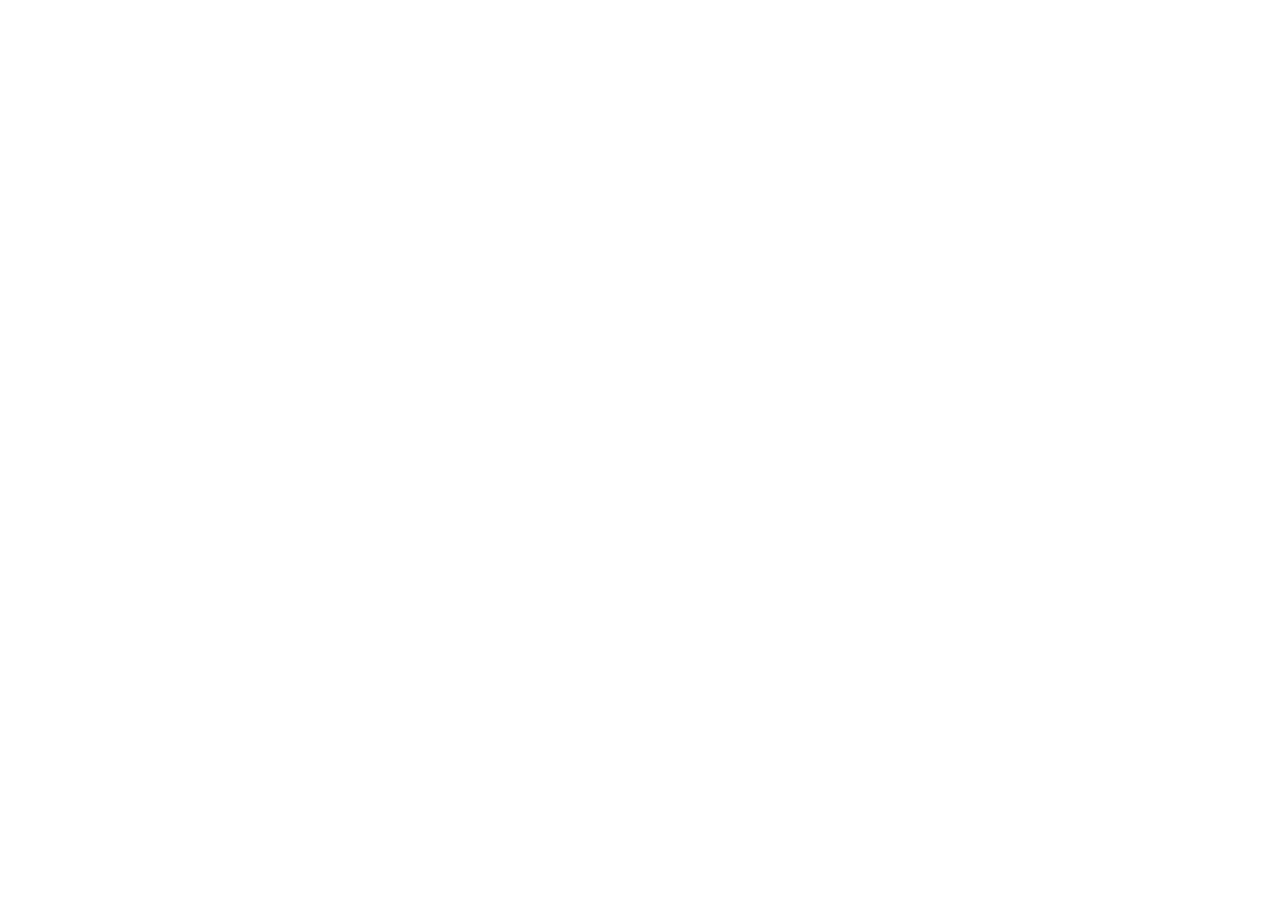
==== commit 5f628a5c: "Point GitHub Pages to live NAS deployment" ====
--- a/index.html
+++ b/index.html
@@ -3,71 +3,51 @@
   <head>
     <meta charset="UTF-8" />
     <meta name="viewport" content="width=device-width, initial-scale=1.0" />
-    <meta name="description" content="AI가 주식 후보군을 압축하고 이포가 차트로 최종 선별하는 시장 레이더 앱" />
-    <title>Market Radar | AI 후보군</title>
-    <link rel="icon" href="data:," />
+    <meta http-equiv="refresh" content="0; url=https://radar.smcsc.synology.me/" />
+    <meta name="description" content="Market Radar live deployment" />
+    <title>Market Radar | Live</title>
     <style>
-      body{margin:0;background:#f5f7fb;color:#101828;font-family:Inter,Pretendard,"Apple SD Gothic Neo","Noto Sans KR",system-ui,sans-serif}#app{min-height:100vh;display:grid;place-items:center;padding:24px}.boot{max-width:560px;border:1px solid #d8e0ec;border-radius:8px;background:#fff;padding:22px;box-shadow:0 18px 50px rgba(15,23,42,.08)}.boot b{display:block;font-size:18px}.boot p{margin:8px 0 0;color:#667085;line-height:1.5}.bar{height:6px;border-radius:999px;background:#e2e8f0;margin-top:18px;overflow:hidden}.bar i{display:block;width:38%;height:100%;border-radius:inherit;background:#0b63d8;animation:load 1.1s infinite alternate}@keyframes load{to{transform:translateX(160%)}}
+      body {
+        margin: 0;
+        min-height: 100vh;
+        display: grid;
+        place-items: center;
+        background: #f5f7fb;
+        color: #101828;
+        font-family: Inter, Pretendard, "Apple SD Gothic Neo", "Noto Sans KR", system-ui, sans-serif;
+      }
+      main {
+        width: min(520px, calc(100vw - 40px));
+        padding: 24px;
+        border: 1px solid #d8e0ec;
+        border-radius: 8px;
+        background: #fff;
+        box-shadow: 0 18px 50px rgba(15, 23, 42, 0.08);
+      }
+      h1 { margin: 0; font-size: 22px; }
+      p { margin: 10px 0 18px; color: #667085; line-height: 1.6; }
+      a {
+        display: inline-flex;
+        align-items: center;
+        justify-content: center;
+        min-height: 42px;
+        padding: 0 16px;
+        border-radius: 7px;
+        background: #0b63d8;
+        color: #fff;
+        text-decoration: none;
+        font-weight: 800;
+      }
     </style>
+    <script>
+      window.location.replace("https://radar.smcsc.synology.me/");
+    </script>
   </head>
   <body>
-    <div id="app"><div class="boot"><b>Market Radar 불러오는 중</b><p>최신 후보군, 데이터 신뢰도, 시장 필터를 조립하고 있습니다.</p><div class="bar"><i></i></div></div></div>
-    <script type="module">
-      const version = "20260510-data-reliability";
-      const files = {
-        "css": [
-                "payload/css-0.txt",
-                "payload/css-1.txt"
-        ],
-        "data": [
-                "payload/data-0.txt",
-                "payload/data-1.txt",
-                "payload/data-2.txt"
-        ],
-        "app": [
-                "payload/app-0.txt",
-                "payload/app-1.txt",
-                "payload/app-2.txt"
-        ]
-};
-      async function parts(list) {
-        const texts = await Promise.all(list.map(async (path) => {
-          const response = await fetch(path + "?v=" + version, { cache: "no-store" });
-          if (!response.ok) throw new Error(path + " " + response.status);
-          return response.text();
-        }));
-        return texts.join("").replace(/\s/g, "");
-      }
-      function healPayload(name, base64) {
-        const fixes = {
-          data: [["E2kfjrxtzv+83", "E2kfjytzv+83"]],
-          app: [
-            ["JAvzvja7dw4fTh1c", "JAvzvDATIrduja7dw4fTh1c"],
-            ["QUTQBqn4Yc7iL8D", "QUTQBqnwojgbb4Yc7iL8D"],
-          ],
-        }[name] || [];
-        return fixes.reduce((value, [from, to]) => value.replace(from, to), base64);
-      }
-      async function inflate(base64) {
-        const bytes = Uint8Array.from(atob(base64), (char) => char.charCodeAt(0));
-        const stream = new Blob([bytes]).stream().pipeThrough(new DecompressionStream("gzip"));
-        return new Response(stream).text();
-      }
-      try {
-        const [cssB64, dataB64, appB64] = await Promise.all([parts(files.css), parts(files.data), parts(files.app)]);
-        const [css, dataSource, appSource] = await Promise.all([inflate(cssB64), inflate(healPayload("data", dataB64)), inflate(healPayload("app", appB64))]);
-        const style = document.createElement("style");
-        style.textContent = css;
-        document.head.append(style);
-        const dataUrl = URL.createObjectURL(new Blob([dataSource], { type: "text/javascript" }));
-        const appUrl = URL.createObjectURL(new Blob([
-          appSource.replace('from "./data.mjs";', 'from "' + dataUrl + '";'),
-        ], { type: "text/javascript" }));
-        await import(appUrl);
-      } catch (error) {
-        console.error(error);
-        document.querySelector("#app").innerHTML = '<main style="padding:24px;font-family:system-ui,sans-serif"><h1>Market Radar를 불러오지 못했습니다.</h1><p>브라우저 새로고침 후 다시 열어 주세요.</p></main>';
-      }
-    </script>
+    <main>
+      <h1>Market Radar 운영판으로 이동합니다</h1>
+      <p>GitHub Pages는 정적 공개 입구이고, 실시간 차트 API가 켜진 운영판은 새만금시니어클럽 NAS에서 실행됩니다.</p>
+      <a href="https://radar.smcsc.synology.me/">운영판 열기</a>
+    </main>
   </body>
 </html>
